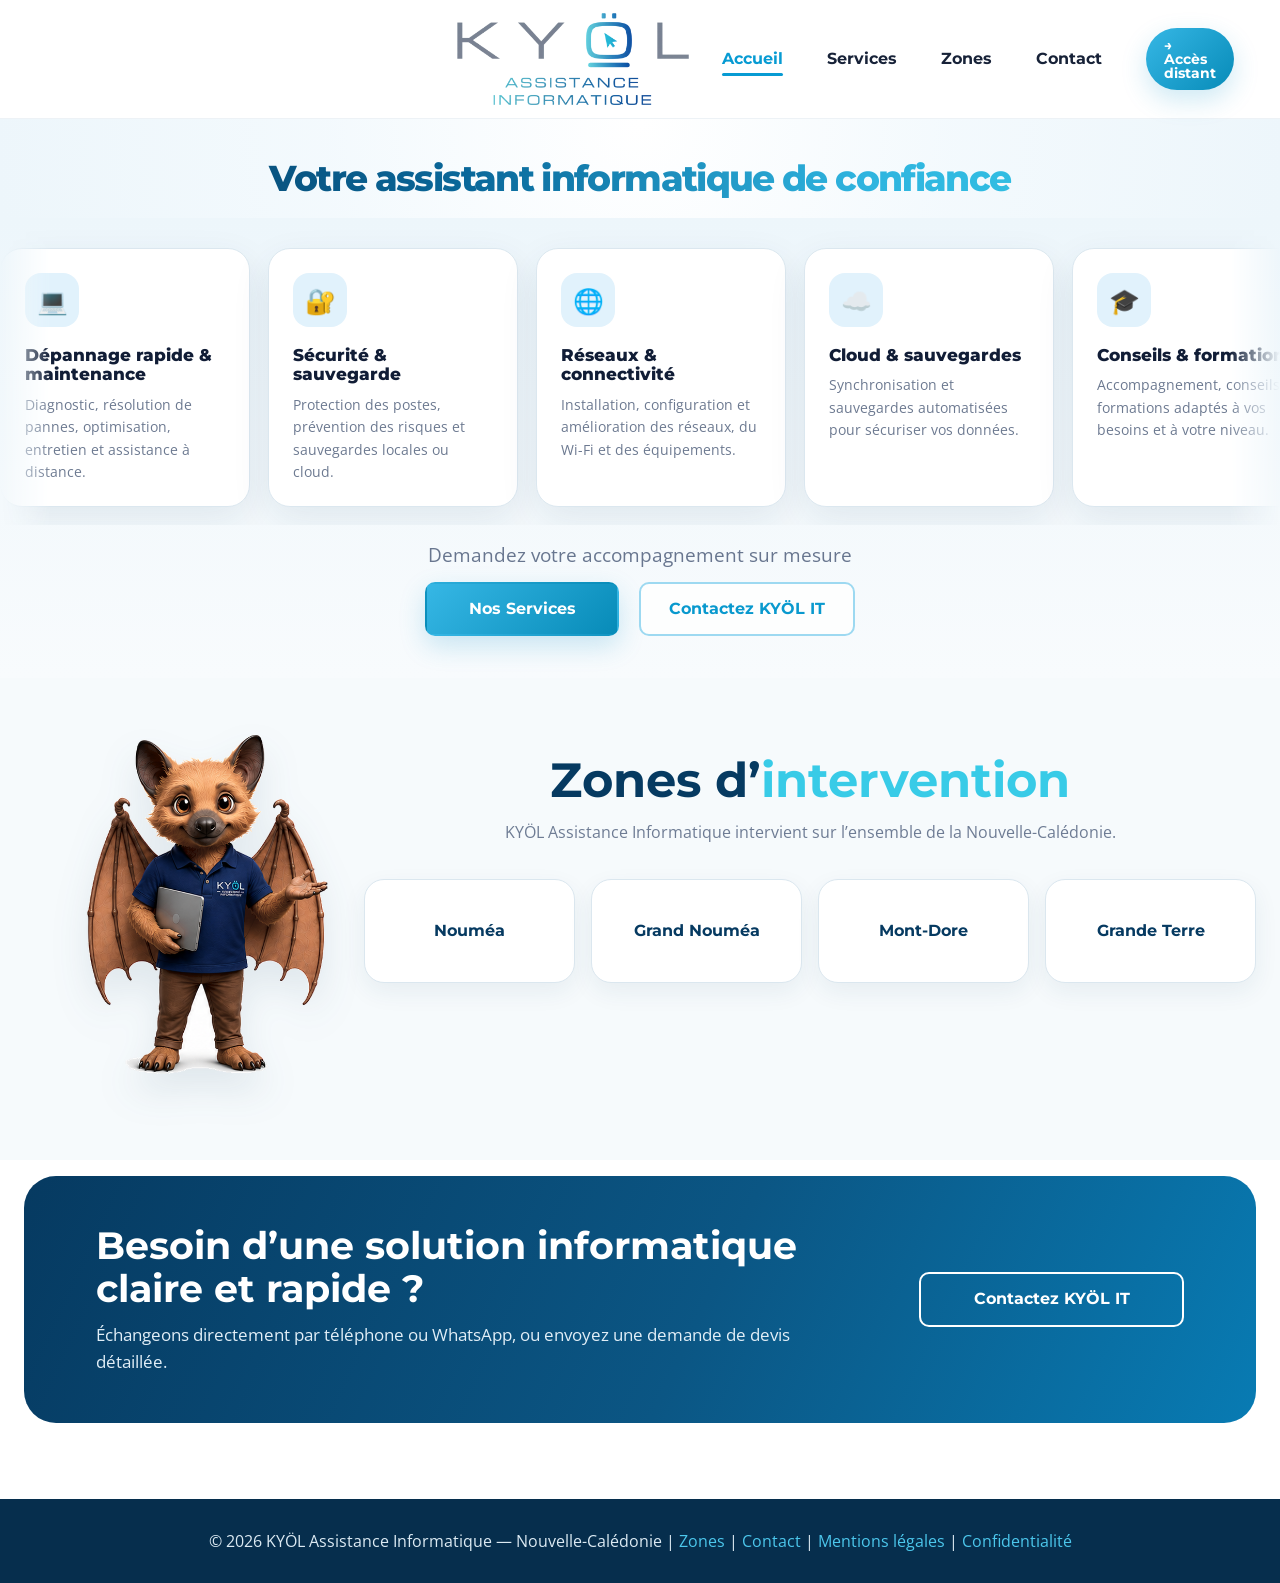
==== index.html @ 9d273b6f "Ajout Anydesk direct" ====
<!DOCTYPE html>

<html lang="fr">
<head>
<meta charset="utf-8"/>
<meta content="width=device-width,initial-scale=1.0" name="viewport"/>
<meta content="KYÖL Assistance Informatique — Dépannage, maintenance, réseaux, cybersécurité, cloud, sauvegardes, conseils et formations en Nouvelle-Calédonie." name="description"/>
<meta content="KYÖL IT, Kyol informatique, dépannage informatique Nouvelle-Calédonie, maintenance informatique, cybersécurité, sauvegarde, réseau" name="keywords"/>
<title>KYÖL Assistance Informatique — Nouvelle-Calédonie</title>
<link href="https://fonts.googleapis.com" rel="preconnect"/>
<link href="https://fonts.googleapis.com/css2?family=Montserrat:wght@400;500;600;700;800&amp;family=Open+Sans:wght@400;600&amp;display=swap" rel="stylesheet"/>
<link href="css/style.css" rel="stylesheet"/>
</head>
<body class="home-page">
<header class="site-header">
<div class="header-inner">
<div aria-hidden="true" class="header-spacer"></div>
<a aria-label="KYÖL Assistance Informatique - Accueil" class="header-logo" href="index.html"><img alt="Logo KYÖL Assistance Informatique" src="images/logo-kyol.png"/></a>
<nav aria-label="Navigation principale" class="header-nav">
<ul class="nav-links"><li><a class="active" href="index.html">Accueil</a></li><li><a href="services.html">Services</a></li><li><a href="zones-intervention.html">Zones</a></li><li><a href="contact.html">Contact</a></li><li><a class="nav-remote" href="https://download.anydesk.com/AnyDesk.exe" rel="noopener" target="_blank">→ Accès distant</a></li></ul>
</nav>
<button aria-expanded="false" aria-label="Ouvrir le menu" class="burger" type="button"><span></span><span></span><span></span></button>
</div>
</header>
<main>
<section class="hero-home"><div class="hero-copy"><h1>Votre assistant informatique de confiance</h1></div></section>
<section aria-labelledby="solutions-title" class="solutions-first">
<h2 class="sr-only" id="solutions-title">Nos solutions informatiques</h2>
<div aria-label="Solutions informatiques en défilement continu" class="services-carousel">
<div class="services-track">
<article class="service-card"><div aria-hidden="true" class="service-icon">💻</div><h3>Dépannage rapide &amp; maintenance</h3><p>Diagnostic, résolution de pannes, optimisation, entretien et assistance à distance.</p></article>
<article class="service-card"><div aria-hidden="true" class="service-icon">🔐</div><h3>Sécurité &amp; sauvegarde</h3><p>Protection des postes, prévention des risques et sauvegardes locales ou cloud.</p></article>
<article class="service-card"><div aria-hidden="true" class="service-icon">🌐</div><h3>Réseaux &amp; connectivité</h3><p>Installation, configuration et amélioration des réseaux, du Wi-Fi et des équipements.</p></article>
<article class="service-card"><div aria-hidden="true" class="service-icon">☁️</div><h3>Cloud &amp; sauvegardes</h3><p>Synchronisation et sauvegardes automatisées pour sécuriser vos données.</p></article>
<article class="service-card"><div aria-hidden="true" class="service-icon">🎓</div><h3>Conseils &amp; formations</h3><p>Accompagnement, conseils et formations adaptés à vos besoins et à votre niveau.</p></article>
<article aria-hidden="true" class="service-card"><div class="service-icon">💻</div><h3>Dépannage rapide &amp; maintenance</h3><p>Diagnostic, résolution de pannes, optimisation, entretien et assistance à distance.</p></article>
<article aria-hidden="true" class="service-card"><div class="service-icon">🔐</div><h3>Sécurité &amp; sauvegarde</h3><p>Protection des postes, prévention des risques et sauvegardes locales ou cloud.</p></article>
<article aria-hidden="true" class="service-card"><div class="service-icon">🌐</div><h3>Réseaux &amp; connectivité</h3><p>Installation, configuration et amélioration des réseaux, du Wi-Fi et des équipements.</p></article>
<article aria-hidden="true" class="service-card"><div class="service-icon">☁️</div><h3>Cloud &amp; sauvegardes</h3><p>Synchronisation et sauvegardes automatisées pour sécuriser vos données.</p></article>
<article aria-hidden="true" class="service-card"><div class="service-icon">🎓</div><h3>Conseils &amp; formations</h3><p>Accompagnement, conseils et formations adaptés à vos besoins et à votre niveau.</p></article>
</div>
</div>
<p class="solutions-caption">Demandez votre accompagnement sur mesure</p>
<div class="hero-buttons"><a class="btn btn-primary" href="services.html">Nos Services</a><a class="btn btn-secondary" href="contact.html">Contactez KYÖL IT</a></div>
</section>
<section class="section zones"><div class="section-inner has-mascot mascot-home-layout"><h2 class="section-title">Zones d’<span>intervention</span></h2><p class="section-subtitle">KYÖL Assistance Informatique intervient sur l’ensemble de la Nouvelle-Calédonie.</p><div class="zones-list"><div class="zone-item"><h4>Nouméa</h4></div><div class="zone-item"><h4>Grand Nouméa</h4></div><div class="zone-item"><h4>Mont-Dore</h4></div><div class="zone-item"><h4>Grande Terre</h4></div></div><img alt="Mascotte KYÖL présentant les zones d’intervention" class="page-mascot mascot-home" src="images/mascottes/mascotte-accueil.png"/></div></section>
<section class="section final-cta-section"><div class="cta-banner"><div class="cta-copy"><h2>Besoin d’une solution informatique claire et rapide ?</h2><p>Échangeons directement par téléphone ou WhatsApp, ou envoyez une demande de devis détaillée.</p></div><a class="btn btn-light" href="contact.html">Contactez KYÖL IT</a></div></section></main>
<footer class="site-footer"><p>© 2026 KYÖL Assistance Informatique — Nouvelle-Calédonie | <a href="zones-intervention.html">Zones</a> | <a href="contact.html">Contact</a> | <a href="mentions-legales.html">Mentions légales</a> | <a href="politique-confidentialite.html">Confidentialité</a></p></footer>
<div aria-label="Retour en haut" class="back-to-top">↑</div><script src="js/main.js"></script>
</body></html>
---- css/style.css ----
:root{
  --navy:#063a61;
  --navy-deep:#052f50;
  --blue:#087fbd;
  --cyan:#38cbe7;
  --sky:#2eaee0;
  --text:#13213b;
  --muted:#6e7c94;
  --pale:#eef7fc;
  --pale-2:#f8fbfd;
  --line:#dbe7ef;
  --white:#fff;
  --shadow:0 14px 38px rgba(22,62,96,.09);
}
*{box-sizing:border-box}
html{scroll-behavior:smooth}
body{margin:0;font-family:'Open Sans',Arial,sans-serif;color:var(--text);background:#fff;line-height:1.55}
img{max-width:100%;display:block}
a{color:inherit}
h1,h2,h3,h4{font-family:'Montserrat',Arial,sans-serif;line-height:1.12}
.sr-only{position:absolute;width:1px;height:1px;padding:0;margin:-1px;overflow:hidden;clip:rect(0,0,0,0);white-space:nowrap;border:0}

.site-header{position:sticky;top:0;z-index:1000;background:rgba(255,255,255,.98);border-bottom:1px solid #edf2f6;backdrop-filter:blur(12px)}
.header-inner{max-width:1500px;height:118px;margin:auto;padding:0 46px;display:grid;grid-template-columns:1fr auto 1fr;align-items:center;gap:24px}
.header-spacer{min-width:1px}
.header-logo{grid-column:2;width:250px;display:block;justify-self:center}
.header-logo img{width:100%;height:92px;object-fit:contain}
.header-nav{grid-column:3;justify-self:end}
.nav-links{list-style:none;margin:0;padding:0;display:flex;align-items:center;gap:44px}
.nav-links a{position:relative;text-decoration:none;font-family:'Montserrat',Arial,sans-serif;font-size:16px;font-weight:700;color:#172238;padding:45px 0 39px}
.nav-links a:hover,.nav-links a.active{color:#079bd3}
.nav-links a.active:after{content:"";position:absolute;left:0;right:0;bottom:31px;height:3px;border-radius:4px;background:#079bd3}
.nav-remote{display:inline-flex!important;align-items:center;justify-content:center;min-height:34px;padding:10px 18px!important;border-radius:999px;background:linear-gradient(135deg,#36b7e5,#078bb8);color:#fff!important;box-shadow:0 10px 26px rgba(31,157,206,.22);font-size:14px!important;line-height:1}
.nav-remote:hover{filter:brightness(1.04);transform:translateY(-2px)}
.burger{display:none;grid-column:3;justify-self:end;background:none;border:0;padding:8px;cursor:pointer}
.burger span{display:block;width:27px;height:2px;margin:5px;background:var(--navy)}

.hero-home{background:radial-gradient(circle at 50% 5%,rgba(255,255,255,.98),rgba(242,249,253,.9) 48%,#edf6fb 100%);padding:58px 24px 28px;text-align:center}
.hero-copy{max-width:1440px;margin:auto}
.hero-copy h1{margin:0;white-space:nowrap;font-size:clamp(1.38rem,2.55vw,2.67rem);font-weight:800;letter-spacing:-.045em;background:linear-gradient(90deg,#073b61 0%,#0a689a 36%,#2fb4df 68%,#34cce7 100%);-webkit-background-clip:text;background-clip:text;color:transparent}

.solutions-first{background:linear-gradient(180deg,#edf6fb 0%,#f8fbfd 100%);padding:12px 0 42px;overflow:hidden}
.services-carousel{overflow:hidden;-webkit-mask-image:linear-gradient(to right,transparent 0,#000 4%,#000 96%,transparent 100%);mask-image:linear-gradient(to right,transparent 0,#000 4%,#000 96%,transparent 100%)}
.services-track{display:flex;gap:18px;width:max-content;animation:marquee 38s linear infinite;will-change:transform;padding:18px 0}
.services-carousel:hover .services-track{animation-play-state:paused}
.service-card{width:250px;min-height:220px;flex:0 0 250px;background:#fff;border:1px solid var(--line);border-radius:22px;padding:24px 24px 22px;box-shadow:var(--shadow)}
.service-icon{width:54px;height:54px;border-radius:16px;background:#e1f2fc;display:grid;place-items:center;font-size:1.55rem;margin-bottom:18px}
.service-card h3{font-size:1.08rem;color:#111d36;margin:0 0 10px;font-weight:800}
.service-card p{font-size:.88rem;color:#6d7a91;margin:0;line-height:1.6}
.solutions-caption{text-align:center;color:#68768f;font-size:1.16rem;margin:16px auto 12px}
.hero-buttons{display:flex;justify-content:center;gap:20px;flex-wrap:wrap}
.btn{display:inline-flex;align-items:center;justify-content:center;min-width:194px;min-height:54px;padding:13px 28px;border-radius:10px;text-decoration:none;font-family:'Montserrat',Arial,sans-serif;font-weight:700;border:2px solid transparent;transition:.2s}
.btn-primary{color:#fff;background:linear-gradient(135deg,#36b7e5,#078bb8);box-shadow:0 10px 26px rgba(31,157,206,.22)}
.btn-primary:hover{transform:translateY(-2px)}
.btn-secondary{color:#0999ce;background:rgba(255,255,255,.8);border-color:#9dd9f1}
.btn-secondary:hover{background:#fff}
.btn-light{color:#fff;border-color:#fff;background:transparent}
.btn-light:hover{background:#fff;color:var(--navy)}
@keyframes marquee{from{transform:translateX(0)}to{transform:translateX(calc(-50% - 9px))}}

.section{padding:76px 24px}
.section-inner{max-width:1180px;margin:auto}
.section-title{text-align:center;font-size:clamp(2rem,4vw,3rem);color:var(--navy);margin:0 0 12px}
.section-title span,.page-hero h1 span{color:var(--cyan)}
.section-subtitle{text-align:center;color:var(--muted);max-width:790px;margin:0 auto 34px}
.zones{background:#f6fafc}
.zones-list{max-width:1040px;margin:30px auto 0;display:grid;grid-template-columns:repeat(4,1fr);gap:16px}
.zone-item{background:#fff;border:1px solid var(--line);border-radius:20px;min-height:104px;display:grid;place-items:center;padding:20px;text-align:center;box-shadow:0 9px 25px rgba(33,69,101,.07)}
.zone-item h4{margin:0;color:var(--navy)}

.cta-banner{max-width:1400px;margin:auto;border-radius:32px;padding:48px 72px;color:#fff;background:linear-gradient(115deg,#063a61 0%,#0b5684 55%,#087bb3 100%);display:flex;align-items:center;justify-content:space-between;gap:44px}
.cta-copy{max-width:760px}
.cta-banner h2{font-size:clamp(1.75rem,3vw,2.55rem);margin:0 0 12px}
.cta-banner p{margin:0;color:#e1eef7;font-size:1.05rem}
.cta-banner .btn{flex:0 0 auto;min-width:265px}

.site-footer{background:#062e4d;color:#dceaf3;padding:30px 24px;text-align:center}
.site-footer p{margin:0}
.site-footer a{color:#4cc7ec;text-decoration:none}

.page-hero{padding:78px 24px;background:linear-gradient(145deg,#edf6fb,#f9fcfe);text-align:center;color:var(--navy)}
.page-hero h1{font-size:clamp(2.3rem,5vw,4rem);margin:0 0 12px}
.page-hero p{margin:0;color:var(--muted)}
.services-grid{max-width:1180px;margin:36px auto 0;display:grid;grid-template-columns:repeat(2,1fr);gap:24px}
.services-grid .service-card{width:auto;min-height:230px}
.contact-container{max-width:1080px;margin:34px auto 0;display:grid;grid-template-columns:.9fr 1.1fr;gap:28px}
.contact-info,.contact-form,.legal-card{background:#fff;border:1px solid var(--line);border-radius:24px;padding:30px;box-shadow:var(--shadow)}
.contact-item{display:flex;gap:15px;align-items:flex-start;padding:15px 0;border-bottom:1px solid var(--line)}
.contact-item:last-child{border-bottom:0}
.contact-symbol{width:46px;height:46px;border-radius:14px;background:#e6f5fd;display:grid;place-items:center;font-size:1.35rem;flex:0 0 46px}
.contact-item h4,.contact-item p{margin:0}
.contact-item p{color:var(--muted)}
.contact-action{display:inline-flex;margin-top:5px;color:#0898cb;font-weight:700;text-decoration:none}
.contact-action:hover{text-decoration:underline}
.form-success{display:none;margin-bottom:16px;padding:13px 15px;border-radius:10px;background:#e9f8ef;color:#1f7445;font-weight:700}
.form-group{margin-bottom:15px}
label{display:block;font-weight:700;margin-bottom:6px}
input,textarea,select{width:100%;padding:13px;border:1px solid #bdc8d8;border-radius:11px;font:inherit}
textarea{min-height:150px;resize:vertical}
.legal-card{max-width:900px;margin:32px auto 0}
.legal-card h2{color:var(--navy)}
.zones-top-cta{text-align:center;margin:0 0 36px}
.back-to-top{position:fixed;right:20px;bottom:20px;width:46px;height:46px;border-radius:50%;background:linear-gradient(135deg,#35b5e4,#078bb8);color:#fff;display:none;place-items:center;font-weight:900;cursor:pointer;z-index:30}
.back-to-top.visible{display:grid}

@media(max-width:1050px){
  .header-inner{grid-template-columns:1fr auto 1fr;padding:0 26px}
  .header-logo{width:215px}
  .nav-links{gap:24px}
  .cta-banner{padding:42px 44px}
  .zones-list{grid-template-columns:repeat(3,1fr)}
}
@media(max-width:820px){
  .header-inner{height:92px;padding:0 18px}
  .header-logo{width:190px}
  .header-logo img{height:76px}
  .header-nav{display:none}
  .burger{display:block}
  .nav-links{display:none;position:absolute;left:0;right:0;top:92px;background:#fff;box-shadow:0 14px 24px rgba(0,0,0,.08);padding:16px 22px;flex-direction:column;align-items:flex-start;gap:0}
  .nav-links.open{display:flex}
  .nav-links a{display:block;padding:12px 0}
  .nav-links a.active:after{bottom:6px}
  .nav-remote{margin-top:6px;width:100%;white-space:nowrap}
  .hero-copy h1{white-space:normal;font-size:1.53rem}
  .contact-container,.services-grid{grid-template-columns:1fr}
  .cta-banner{flex-direction:column;text-align:center;padding:40px 30px}
  .cta-copy{max-width:720px}
  .zones-list{grid-template-columns:repeat(2,1fr)}
}
@media(max-width:560px){
  .header-inner{height:82px}
  .header-logo{width:165px}
  .header-logo img{height:68px}
  .nav-links{top:82px}
  .nav-remote{width:100%;justify-content:center}
  .hero-home{padding:42px 18px 22px}
  .hero-copy h1{font-size:1.2rem}
  .service-card{width:225px;flex-basis:225px;min-height:210px;padding:22px 20px}
  .service-card h3{font-size:1rem}
  .service-card p{font-size:.83rem}
  .service-icon{width:48px;height:48px;font-size:1.35rem}
  .solutions-caption{font-size:1.02rem;padding:0 16px}
  .hero-buttons{padding:0 18px}
  .btn{width:100%}
  .section{padding:58px 18px}
  .zones-list{grid-template-columns:1fr}
  .cta-banner{border-radius:24px;padding:34px 22px}
  .cta-banner .btn{min-width:0}
}
@media(prefers-reduced-motion:reduce){
  .services-carousel{overflow-x:auto;mask-image:none;-webkit-mask-image:none}
  .services-track{animation:none}
  .service-card[aria-hidden="true"]{display:none}
}

/* CTA additions */
.page-hero-cta{margin-top:1.5rem;display:flex;justify-content:center}.final-cta-section{padding-top:1rem}

/* Mascottes thématiques intégrées */
.has-mascot{position:relative}
.page-mascot{display:block;object-fit:contain;pointer-events:none;user-select:none;filter:drop-shadow(0 18px 18px rgba(27,65,96,.10))}
.section-inner.has-mascot{max-width:1440px;padding-left:330px;min-height:500px}
.section-inner.has-mascot > .page-mascot{position:absolute;left:0;bottom:-12px;width:310px;max-height:500px}
.mascot-services-layout{padding-left:350px!important}
.mascot-services-layout > .mascot-services{width:340px!important;max-height:560px!important;bottom:-4px!important}
.mascot-zones-layout > .mascot-zones{width:330px!important;max-height:520px!important}
.mascot-contact-layout{padding-left:330px!important}
.mascot-contact-layout > .mascot-contact{width:300px!important;max-height:470px!important;bottom:0!important}
.mascot-contact-layout .contact-container{max-width:1080px}
.legal-layout{max-width:1240px;margin:0 auto;display:grid;grid-template-columns:280px 1fr;gap:36px;align-items:end}
.legal-layout .legal-card{margin:32px 0 0}
.legal-layout .mascot-legal{width:280px;max-height:470px;align-self:end}

@media(max-width:1050px){
  .section-inner.has-mascot{padding-left:260px;min-height:440px}
  .section-inner.has-mascot > .page-mascot{width:245px;max-height:420px}
  .mascot-services-layout{padding-left:270px!important}
  .mascot-services-layout > .mascot-services{width:260px!important}
  .mascot-contact-layout{padding-left:250px!important}
  .mascot-contact-layout > .mascot-contact{width:235px!important}
  .legal-layout{grid-template-columns:220px 1fr}
  .legal-layout .mascot-legal{width:220px}
}
@media(max-width:820px){
  .section-inner.has-mascot,.mascot-services-layout,.mascot-contact-layout{padding-left:0!important;min-height:0}
  .section-inner.has-mascot > .page-mascot{position:relative;left:auto;bottom:auto;width:230px!important;max-height:360px!important;margin:0 auto 24px}
  .mascot-home-layout > .mascot-home{margin-bottom:10px}
  .legal-layout{display:flex;flex-direction:column;align-items:center;gap:0}
  .legal-layout .mascot-legal{width:220px;max-height:350px;margin:0 auto -10px}
  .legal-layout .legal-card{width:100%}
}
@media(max-width:560px){
  .section-inner.has-mascot > .page-mascot{width:190px!important;max-height:300px!important}
  .legal-layout .mascot-legal{width:180px}
}

/* Harmonisation finale des roussettes : détourage transparent et proportions communes */
.page-mascot,
.section-inner.has-mascot > .page-mascot,
.mascot-services-layout > .mascot-services,
.mascot-zones-layout > .mascot-zones,
.mascot-contact-layout > .mascot-contact,
.legal-layout .mascot-legal{
  width:310px!important;
  height:auto!important;
  max-height:none!important;
  object-fit:contain!important;
  object-position:center bottom!important;
}
.section-inner.has-mascot,
.mascot-services-layout,
.mascot-contact-layout{
  padding-left:340px!important;
  min-height:500px;
}
.section-inner.has-mascot > .page-mascot{
  left:5px;
  bottom:0!important;
}
.legal-layout{
  grid-template-columns:310px minmax(0,1fr);
  align-items:end;
}
.legal-layout .mascot-legal{
  align-self:end;
  margin:0 auto;
}
@media(max-width:1050px){
  .page-mascot,
  .section-inner.has-mascot > .page-mascot,
  .mascot-services-layout > .mascot-services,
  .mascot-zones-layout > .mascot-zones,
  .mascot-contact-layout > .mascot-contact,
  .legal-layout .mascot-legal{width:250px!important}
  .section-inner.has-mascot,.mascot-services-layout,.mascot-contact-layout{padding-left:275px!important;min-height:430px}
  .legal-layout{grid-template-columns:250px minmax(0,1fr)}
}
@media(max-width:820px){
  .section-inner.has-mascot,.mascot-services-layout,.mascot-contact-layout{padding-left:0!important;min-height:0}
  .section-inner.has-mascot > .page-mascot{
    position:relative!important;
    left:auto!important;
    bottom:auto!important;
    width:230px!important;
    margin:0 auto 24px!important;
  }
  .legal-layout{display:flex;flex-direction:column;align-items:center}
  .legal-layout .mascot-legal{width:230px!important;margin:0 auto 8px}
}
@media(max-width:560px){
  .section-inner.has-mascot > .page-mascot,
  .legal-layout .mascot-legal{width:195px!important}
}

/* Positionnement V3 : mascottes remontées dans chaque page */
@media (min-width:821px){
  .section-inner.has-mascot > .page-mascot{
    top:8px!important;
    bottom:auto!important;
  }
  .mascot-services-layout > .mascot-services,
  .mascot-zones-layout > .mascot-zones,
  .mascot-contact-layout > .mascot-contact,
  .mascot-home-layout > .mascot-home{
    top:8px!important;
    bottom:auto!important;
  }
  .legal-layout{
    align-items:start!important;
  }
  .legal-layout .mascot-legal{
    align-self:start!important;
    margin-top:8px!important;
  }
}

/* V4 — Accueil et Zones : roussettes en bas, pieds alignés sur la base des blocs */
@media (min-width:821px){
  .mascot-home-layout > .mascot-home,
  .mascot-zones-layout > .mascot-zones{
    top:auto!important;
    bottom:0!important;
  }
  .mascot-home-layout,
  .mascot-zones-layout{
    align-items:end;
  }
}

/* V5 — Accueil uniquement : mascotte remontée vers le niveau des blocs de zones */
@media (min-width:821px){
  .mascot-home-layout > .mascot-home{
    top:auto!important;
    bottom:72px!important;
  }
}

/* V6 — Position finale demandée : toutes les mascottes en bas des pages */
@media (min-width:821px){
  .section-inner.has-mascot > .page-mascot,
  .mascot-services-layout > .mascot-services,
  .mascot-contact-layout > .mascot-contact,
  .mascot-home-layout > .mascot-home,
  .mascot-zones-layout > .mascot-zones{
    top:auto!important;
    bottom:0!important;
  }

  /* Accueil et Zones : pieds alignés avec la ligne basse des blocs zones */
  .mascot-home-layout > .mascot-home,
  .mascot-zones-layout > .mascot-zones{
    bottom:0!important;
  }

  .legal-layout{
    position:relative;
    display:block;
    padding-left:340px;
    min-height:500px;
  }
  .legal-layout .legal-card{
    width:100%;
  }
  .legal-layout .mascot-legal{
    position:absolute;
    left:5px;
    top:auto!important;
    bottom:0!important;
    margin:0!important;
    align-self:auto!important;
  }
}

@media (max-width:1050px) and (min-width:821px){
  .legal-layout{
    padding-left:275px;
    min-height:430px;
  }
}

@media (max-width:820px){
  .section-inner.has-mascot > .page-mascot,
  .legal-layout .mascot-legal{
    position:relative!important;
    inset:auto!important;
    display:block;
    order:99;
    margin:26px auto 0!important;
  }
  .section-inner.has-mascot{
    display:flex;
    flex-direction:column;
  }
  .legal-layout{
    display:flex!important;
    flex-direction:column;
  }
}

/* V7 — Positionnement exact des roussettes Accueil et Zones selon les références */
@media (min-width: 821px){
  .mascot-home-layout,
  .mascot-zones-layout{
    position:relative;
    max-width:1500px!important;
    padding-left:390px!important;
    min-height:470px!important;
    overflow:visible!important;
  }

  .mascot-home-layout > .mascot-home,
  .mascot-zones-layout > .mascot-zones{
    position:absolute!important;
    top:auto!important;
    bottom:0!important;
    left:-8px!important;
    width:370px!important;
    height:auto!important;
    max-width:none!important;
    max-height:none!important;
    object-fit:contain!important;
    object-position:center bottom!important;
    overflow:visible!important;
  }

  .mascot-home-layout .zones-list,
  .mascot-zones-layout .zones-list{
    margin-bottom:0!important;
  }
}

@media (max-width: 1050px) and (min-width: 821px){
  .mascot-home-layout,
  .mascot-zones-layout{
    padding-left:315px!important;
    min-height:410px!important;
  }
  .mascot-home-layout > .mascot-home,
  .mascot-zones-layout > .mascot-zones{
    width:300px!important;
    left:-4px!important;
  }
}

@media (max-width: 820px){
  .mascot-home-layout > .mascot-home,
  .mascot-zones-layout > .mascot-zones{
    width:min(78vw,320px)!important;
    max-width:none!important;
    height:auto!important;
    object-fit:contain!important;
    margin:24px auto 0!important;
  }
}

/* V8 — Intégration finale des mascottes selon les maquettes de référence */
/* Les fichiers utilisent tous un canevas transparent 600 × 720 px, sans déformation. */
.page-mascot{
  aspect-ratio:5 / 6;
  object-fit:contain!important;
  object-position:center bottom!important;
  overflow:visible!important;
}

@media (min-width:821px){
  /* Accueil : mascotte à gauche, pieds sur la ligne basse des blocs Zones */
  .mascot-home-layout{
    position:relative!important;
    max-width:1500px!important;
    min-height:520px!important;
    padding-left:420px!important;
    overflow:visible!important;
  }
  .mascot-home-layout > .mascot-home{
    position:absolute!important;
    left:0!important;
    right:auto!important;
    top:auto!important;
    bottom:0!important;
    width:400px!important;
    height:auto!important;
    max-width:none!important;
    max-height:none!important;
  }

  /* Page Zones : même échelle, même ligne d’appui et deux ailes visibles */
  .mascot-zones-layout{
    position:relative!important;
    max-width:1500px!important;
    min-height:520px!important;
    padding-left:420px!important;
    overflow:visible!important;
  }
  .mascot-zones-layout > .mascot-zones{
    position:absolute!important;
    left:0!important;
    right:auto!important;
    top:auto!important;
    bottom:0!important;
    width:400px!important;
    height:auto!important;
    max-width:none!important;
    max-height:none!important;
  }

  .mascot-home-layout .zones-list,
  .mascot-zones-layout .zones-list{
    margin-bottom:0!important;
  }

  /* Les autres pages conservent la même échelle visuelle et un ancrage bas. */
  .mascot-services-layout > .mascot-services,
  .mascot-contact-layout > .mascot-contact{
    width:340px!important;
    top:auto!important;
    bottom:0!important;
  }
  .legal-layout .mascot-legal{
    width:310px!important;
    top:auto!important;
    bottom:0!important;
  }
}

@media (max-width:1200px) and (min-width:821px){
  .mascot-home-layout,
  .mascot-zones-layout{
    padding-left:340px!important;
    min-height:455px!important;
  }
  .mascot-home-layout > .mascot-home,
  .mascot-zones-layout > .mascot-zones{
    width:325px!important;
  }
}

@media (max-width:820px){
  .mascot-home-layout,
  .mascot-zones-layout{
    display:flex!important;
    flex-direction:column!important;
    padding-left:0!important;
    min-height:0!important;
    overflow:visible!important;
  }
  .mascot-home-layout > .mascot-home,
  .mascot-zones-layout > .mascot-zones{
    position:relative!important;
    inset:auto!important;
    order:99!important;
    width:min(82vw,340px)!important;
    height:auto!important;
    margin:24px auto 0!important;
  }
}

/* V11 — Ajustement exclusif Accueil et Zones selon les références fournies */
@media (min-width: 821px){
  /* Accueil : mascotte compacte à gauche, pieds légèrement sous la base des cartes */
  .mascot-home-layout{
    max-width:1500px!important;
    padding-left:285px!important;
    min-height:330px!important;
    overflow:visible!important;
  }
  .mascot-home-layout > .mascot-home{
    position:absolute!important;
    left:28px!important;
    top:auto!important;
    bottom:-26px!important;
    width:225px!important;
    height:auto!important;
    max-width:none!important;
    max-height:none!important;
    object-fit:contain!important;
    object-position:center bottom!important;
  }

  /* Page Zones : mascotte légèrement plus grande et alignée sur le bas des cartes */
  .mascot-zones-layout{
    max-width:1500px!important;
    padding-left:285px!important;
    min-height:330px!important;
    overflow:visible!important;
  }
  .mascot-zones-layout > .mascot-zones{
    position:absolute!important;
    left:36px!important;
    top:auto!important;
    bottom:0!important;
    width:205px!important;
    height:auto!important;
    max-width:none!important;
    max-height:none!important;
    object-fit:contain!important;
    object-position:center bottom!important;
  }

  .mascot-home-layout .zones-list,
  .mascot-zones-layout .zones-list{
    margin-bottom:0!important;
  }
}

@media (max-width:1050px) and (min-width:821px){
  .mascot-home-layout,
  .mascot-zones-layout{
    padding-left:235px!important;
  }
  .mascot-home-layout > .mascot-home{
    left:12px!important;
    width:195px!important;
    bottom:-22px!important;
  }
  .mascot-zones-layout > .mascot-zones{
    left:18px!important;
    width:185px!important;
  }
}


/* V12 — Mascotte uniquement sur la page d'accueil */
body:not(.home-page) .page-mascot{display:none!important}

/* V12 — Réduction de 30 % du premier bloc de titre des 4 pages principales */
.hero-home{
  padding-top:40px;
  padding-bottom:20px;
}
.hero-home h1{
  font-size:clamp(1.55rem,3.15vw,2.8rem);
  line-height:1.08;
}
.page-hero{
  padding-top:55px;
  padding-bottom:55px;
}
.page-hero h1{
  font-size:clamp(1.6rem,3.5vw,2.8rem);
  line-height:1.08;
}
.page-hero p{
  font-size:.95rem;
}
@media (max-width:760px){
  .hero-home{padding-top:30px;padding-bottom:16px}
  .hero-home h1{font-size:clamp(1.45rem,7vw,2.1rem)}
  .page-hero{padding-top:38px;padding-bottom:38px}
  .page-hero h1{font-size:clamp(1.55rem,8vw,2.2rem)}
}

/* Ajustement final : titre de la Home réduit de 10 % uniquement */
.hero-home h1{
  font-size:clamp(1.395rem,2.835vw,2.52rem);
}
@media (max-width:760px){
  .hero-home h1{
    font-size:clamp(1.305rem,6.3vw,1.89rem);
  }
}

/* V14 — Ajustement exclusif de la roussette de la Home : taille +8 % */
@media (min-width:1051px){
  .mascot-home-layout > .mascot-home{width:243px!important;}
}
@media (max-width:1050px) and (min-width:821px){
  .mascot-home-layout > .mascot-home{width:211px!important;}
}
@media (max-width:820px){
  .mascot-home-layout > .mascot-home{width:min(88.56vw,367px)!important;}
}

/* =========================================================
   V15 - Navigation mobile/tablette, zones 2 colonnes,
   formulaire direct et CTA Facebook
   ========================================================= */
.form-honeypot{position:absolute!important;left:-9999px!important;width:1px!important;height:1px!important;opacity:0!important;pointer-events:none!important}
.facebook-symbol{font-family:Arial,sans-serif;font-weight:900;color:#fff;background:#1877f2!important;font-size:1.5rem!important}
.form-status{display:none;margin-bottom:16px;padding:13px 15px;border-radius:10px;font-weight:700}
.form-status.is-sending{display:block;background:#eef7fc;color:#075884}
.form-status.is-success{display:block;background:#e9f8ef;color:#1f7445}
.form-status.is-error{display:block;background:#fff0f0;color:#9d2525}

@media(max-width:820px){
  /* Le conteneur nav reste disponible : seul le panneau est masqué/affiché. */
  .header-nav{display:block;position:static;grid-column:3;justify-self:end}
  .nav-links{
    display:flex;
    visibility:hidden;
    opacity:0;
    pointer-events:none;
    transform:translateY(-10px);
    position:absolute;
    z-index:1100;
    left:14px;
    right:14px;
    top:calc(100% + 8px);
    background:#fff;
    border:1px solid var(--line);
    border-radius:18px;
    box-shadow:0 18px 40px rgba(6,58,97,.16);
    padding:12px 20px;
    flex-direction:column;
    align-items:stretch;
    gap:0;
    transition:opacity .2s ease,transform .2s ease,visibility .2s;
  }
  .nav-links.open{visibility:visible;opacity:1;pointer-events:auto;transform:translateY(0)}
  .nav-links li{width:100%}
  .nav-links a{width:100%;padding:14px 4px;border-bottom:1px solid #edf2f6}
  .nav-links li:last-child a{border-bottom:0}
  .nav-links a.active:after{left:4px;right:auto;width:34px;bottom:7px}
  .burger{position:relative;z-index:1200;border-radius:10px}
  .burger:focus-visible{outline:3px solid rgba(56,203,231,.4);outline-offset:2px}
  .burger span{transition:transform .2s ease,opacity .2s ease}
  .burger[aria-expanded="true"] span:nth-child(1){transform:translateY(7px) rotate(45deg)}
  .burger[aria-expanded="true"] span:nth-child(2){opacity:0}
  .burger[aria-expanded="true"] span:nth-child(3){transform:translateY(-7px) rotate(-45deg)}

  /* Deux cartes compactes par ligne sur tablette et smartphone. */
  .zones-list{grid-template-columns:repeat(2,minmax(0,1fr))!important;gap:12px!important;max-width:680px}
  .zone-item{min-height:82px!important;padding:12px 8px!important;border-radius:16px!important}
  .zone-item h4{font-size:clamp(.86rem,3vw,1rem);overflow-wrap:anywhere}
}
@media(max-width:560px){
  .zones-list{grid-template-columns:repeat(2,minmax(0,1fr))!important;gap:10px!important;margin-top:22px!important}
  .zone-item{min-height:74px!important;padding:10px 6px!important}
}


/* =========================================================
   V16 - Header mobile/tablette parfaitement centre
   et icone Facebook vectorielle proportionnee
   ========================================================= */
.facebook-symbol{
  width:46px;
  height:46px;
  padding:0;
  border-radius:50%!important;
  background:#1877f2!important;
  display:grid;
  place-items:center;
  overflow:hidden;
  box-shadow:0 5px 14px rgba(24,119,242,.22);
}
.facebook-symbol svg{
  width:27px;
  height:27px;
  display:block;
  fill:#fff;
  transform:translateY(1px);
}

@media (max-width:1024px){
  .site-header{
    overflow:visible;
  }
  .header-inner{
    position:relative;
    width:100%;
    max-width:none;
    height:96px;
    padding:0 20px;
    display:grid;
    grid-template-columns:48px minmax(0,1fr) 48px;
    align-items:center;
    gap:0;
  }
  .header-spacer{
    display:block;
    grid-column:1;
    width:48px;
    height:48px;
  }
  .header-logo{
    grid-column:2;
    grid-row:1;
    justify-self:center;
    align-self:center;
    width:190px;
    max-width:calc(100vw - 150px);
    margin:0;
  }
  .header-logo img{
    display:block;
    width:100%;
    height:78px;
    object-fit:contain;
    object-position:center;
  }
  .header-nav{
    display:block!important;
    position:static;
    grid-column:3;
    grid-row:1;
    justify-self:end;
    width:48px;
    height:48px;
  }
  .burger{
    display:grid!important;
    grid-column:3;
    grid-row:1;
    justify-self:end;
    align-self:center;
    place-content:center;
    width:46px;
    height:46px;
    margin:0;
    padding:0;
    border:1px solid #dce8f0;
    border-radius:13px;
    background:#fff;
    box-shadow:0 5px 15px rgba(6,58,97,.08);
  }
  .burger span{
    width:24px;
    height:2px;
    margin:3px 0;
    border-radius:5px;
    background:var(--navy);
  }
  .nav-links{
    display:flex!important;
    visibility:hidden;
    opacity:0;
    pointer-events:none;
    transform:translateY(-8px) scale(.985);
    transform-origin:top center;
    position:absolute;
    z-index:1100;
    top:calc(100% + 8px);
    left:16px;
    right:16px;
    width:auto;
    margin:0;
    padding:10px 18px;
    flex-direction:column;
    align-items:stretch;
    gap:0;
    background:rgba(255,255,255,.99);
    border:1px solid #dce8f0;
    border-radius:18px;
    box-shadow:0 20px 46px rgba(6,58,97,.18);
    backdrop-filter:blur(14px);
    transition:opacity .2s ease,transform .2s ease,visibility .2s;
  }
  .nav-links.open{
    visibility:visible;
    opacity:1;
    pointer-events:auto;
    transform:translateY(0) scale(1);
  }
  .nav-links li{
    width:100%;
  }
  .nav-links a{
    display:flex;
    align-items:center;
    min-height:48px;
    width:100%;
    padding:12px 5px;
    border-bottom:1px solid #edf2f6;
    font-size:15px;
  }
  .nav-links li:last-child a{
    border-bottom:0;
  }
  .nav-links a.active:after{
    left:5px;
    right:auto;
    bottom:7px;
    width:32px;
    height:3px;
  }
  .burger[aria-expanded="true"] span:nth-child(1){transform:translateY(8px) rotate(45deg)}
  .burger[aria-expanded="true"] span:nth-child(2){opacity:0}
  .burger[aria-expanded="true"] span:nth-child(3){transform:translateY(-8px) rotate(-45deg)}
}

@media (max-width:600px){
  .header-inner{
    height:82px;
    padding:0 12px;
    grid-template-columns:44px minmax(0,1fr) 44px;
  }
  .header-spacer{
    width:44px;
    height:44px;
  }
  .header-logo{
    width:160px;
    max-width:calc(100vw - 122px);
  }
  .header-logo img{
    height:66px;
  }
  .header-nav{
    width:44px;
    height:44px;
  }
  .burger{
    width:42px;
    height:42px;
    border-radius:12px;
  }
  .burger span{
    width:22px;
  }
  .nav-links{
    top:calc(100% + 7px);
    left:10px;
    right:10px;
    border-radius:15px;
    padding:8px 15px;
  }
}
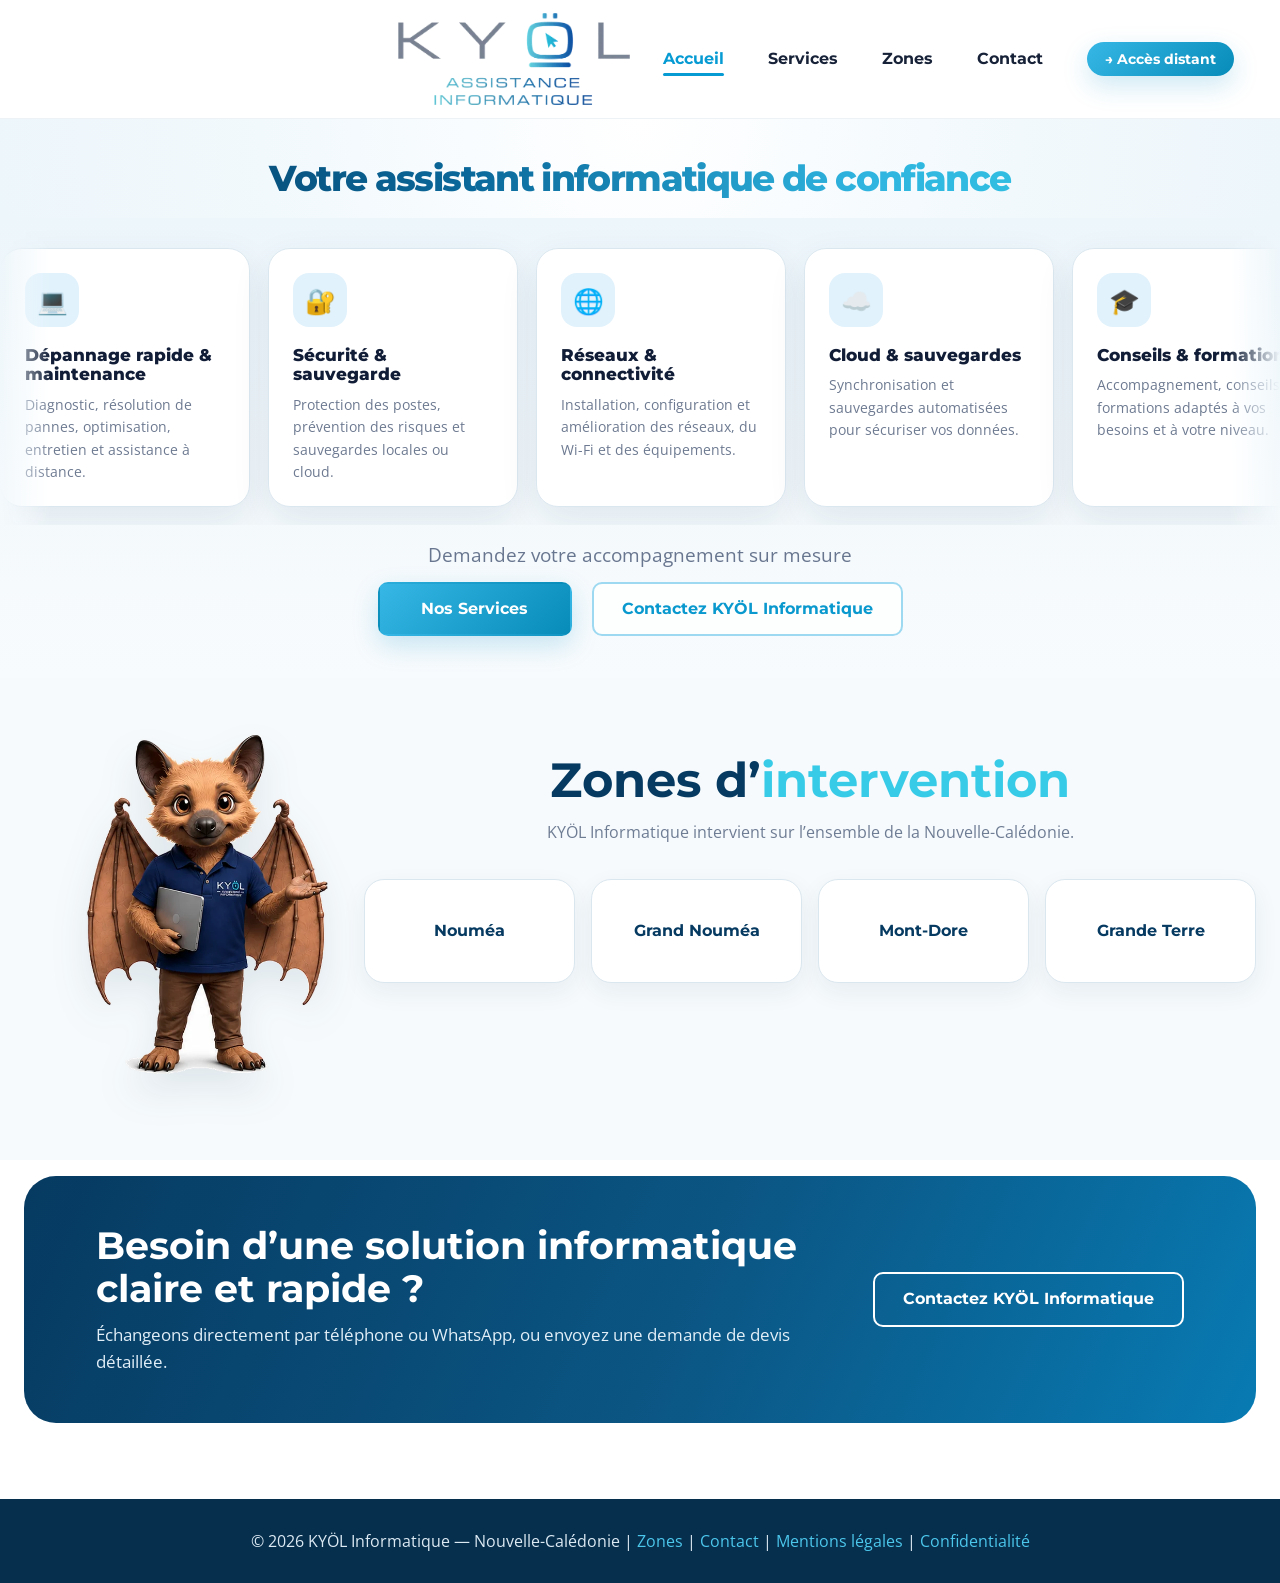
==== commit efa1ba58: "feat: improve SEO and rename brand to KYÖL Informatique - Rewrite titles and meta descriptions with " ====
--- a/index.html
+++ b/index.html
@@ -4,10 +4,9 @@
 <head>
 <meta charset="utf-8"/>
 <meta content="width=device-width,initial-scale=1.0" name="viewport"/>
-<meta content="KYÖL Assistance Informatique — Dépannage, maintenance, réseaux, cybersécurité, cloud, sauvegardes, conseils et formations en Nouvelle-Calédonie." name="description"/>
-<meta content="KYÖL IT, Kyol informatique, dépannage informatique Nouvelle-Calédonie, maintenance informatique, cybersécurité, sauvegarde, réseau" name="keywords"/>
-<title>KYÖL Assistance Informatique — Nouvelle-Calédonie</title>
-<link href="https://fonts.googleapis.com" rel="preconnect"/>
+<meta content="Dépannage, maintenance, réseaux, cybersécurité et sauvegardes pour particuliers et professionnels à Nouméa, Mont-Dore et dans le Grand Nouméa. Intervention sur site ou à distance." name="description"/>
+<title>KYÖL Informatique — Dépannage et maintenance informatique à Nouméa et Mont-Dore</title>
+<link href="https://kyol.nc/" rel="canonical"/><meta content="website" property="og:type"/><meta content="KYÖL Informatique" property="og:site_name"/><meta content="fr_FR" property="og:locale"/><meta content="KYÖL Informatique — Dépannage et maintenance informatique à Nouméa et Mont-Dore" property="og:title"/><meta content="Dépannage, maintenance, réseaux, cybersécurité et sauvegardes pour particuliers et professionnels à Nouméa, Mont-Dore et dans le Grand Nouméa. Intervention sur site ou à distance." property="og:description"/><meta content="https://kyol.nc/" property="og:url"/><meta content="https://kyol.nc/images/logo-kyol.png" property="og:image"/><meta content="summary_large_image" name="twitter:card"/><script type="application/ld+json">{"@context": "https://schema.org", "@type": "LocalBusiness", "@id": "https://kyol.nc/#business", "name": "KYÖL Informatique", "description": "Assistance informatique : dépannage, maintenance, sécurité, sauvegarde, réseaux, conseil et formation.", "url": "https://kyol.nc/", "logo": "https://kyol.nc/images/logo-kyol.png", "image": "https://kyol.nc/images/logo-kyol.png", "telephone": "+687853408", "email": "contact@kyol.nc", "address": {"@type": "PostalAddress", "addressLocality": "Mont-Dore", "addressCountry": "NC"}, "areaServed": ["Nouméa", "Mont-Dore", "Dumbéa", "Païta", "Grand Nouméa", "Nouvelle-Calédonie"], "openingHoursSpecification": [{"@type": "OpeningHoursSpecification", "dayOfWeek": ["Monday", "Tuesday", "Wednesday", "Thursday", "Friday"], "opens": "07:30", "closes": "17:00"}], "currenciesAccepted": "XPF", "sameAs": ["https://www.facebook.com/kyolit"], "identifier": {"@type": "PropertyValue", "propertyID": "RIDET", "value": "1 329 648.002"}}</script><link href="https://fonts.googleapis.com" rel="preconnect"/>
 <link href="https://fonts.googleapis.com/css2?family=Montserrat:wght@400;500;600;700;800&amp;family=Open+Sans:wght@400;600&amp;display=swap" rel="stylesheet"/>
 <link href="css/style.css" rel="stylesheet"/>
 </head>
@@ -15,7 +14,7 @@
 <header class="site-header">
 <div class="header-inner">
 <div aria-hidden="true" class="header-spacer"></div>
-<a aria-label="KYÖL Assistance Informatique - Accueil" class="header-logo" href="index.html"><img alt="Logo KYÖL Assistance Informatique" src="images/logo-kyol.png"/></a>
+<a aria-label="KYÖL Informatique - Accueil" class="header-logo" href="index.html"><img alt="Logo KYÖL Informatique" height="237" src="images/logo-kyol.webp" width="600"/></a>
 <nav aria-label="Navigation principale" class="header-nav">
 <ul class="nav-links"><li><a class="active" href="index.html">Accueil</a></li><li><a href="services.html">Services</a></li><li><a href="zones-intervention.html">Zones</a></li><li><a href="contact.html">Contact</a></li><li><a class="nav-remote" href="https://download.anydesk.com/AnyDesk.exe" rel="noopener" target="_blank">→ Accès distant</a></li></ul>
 </nav>
@@ -41,10 +40,10 @@
 </div>
 </div>
 <p class="solutions-caption">Demandez votre accompagnement sur mesure</p>
-<div class="hero-buttons"><a class="btn btn-primary" href="services.html">Nos Services</a><a class="btn btn-secondary" href="contact.html">Contactez KYÖL IT</a></div>
+<div class="hero-buttons"><a class="btn btn-primary" href="services.html">Nos Services</a><a class="btn btn-secondary" href="contact.html">Contactez KYÖL Informatique</a></div>
 </section>
-<section class="section zones"><div class="section-inner has-mascot mascot-home-layout"><h2 class="section-title">Zones d’<span>intervention</span></h2><p class="section-subtitle">KYÖL Assistance Informatique intervient sur l’ensemble de la Nouvelle-Calédonie.</p><div class="zones-list"><div class="zone-item"><h4>Nouméa</h4></div><div class="zone-item"><h4>Grand Nouméa</h4></div><div class="zone-item"><h4>Mont-Dore</h4></div><div class="zone-item"><h4>Grande Terre</h4></div></div><img alt="Mascotte KYÖL présentant les zones d’intervention" class="page-mascot mascot-home" src="images/mascottes/mascotte-accueil.png"/></div></section>
-<section class="section final-cta-section"><div class="cta-banner"><div class="cta-copy"><h2>Besoin d’une solution informatique claire et rapide ?</h2><p>Échangeons directement par téléphone ou WhatsApp, ou envoyez une demande de devis détaillée.</p></div><a class="btn btn-light" href="contact.html">Contactez KYÖL IT</a></div></section></main>
-<footer class="site-footer"><p>© 2026 KYÖL Assistance Informatique — Nouvelle-Calédonie | <a href="zones-intervention.html">Zones</a> | <a href="contact.html">Contact</a> | <a href="mentions-legales.html">Mentions légales</a> | <a href="politique-confidentialite.html">Confidentialité</a></p></footer>
+<section class="section zones"><div class="section-inner has-mascot mascot-home-layout"><h2 class="section-title">Zones d’<span>intervention</span></h2><p class="section-subtitle">KYÖL Informatique intervient sur l’ensemble de la Nouvelle-Calédonie.</p><div class="zones-list"><div class="zone-item"><h4>Nouméa</h4></div><div class="zone-item"><h4>Grand Nouméa</h4></div><div class="zone-item"><h4>Mont-Dore</h4></div><div class="zone-item"><h4>Grande Terre</h4></div></div><img alt="Mascotte KYÖL présentant les zones d’intervention" class="page-mascot mascot-home" loading="lazy" src="images/mascottes/mascotte-accueil.webp"/></div></section>
+<section class="section final-cta-section"><div class="cta-banner"><div class="cta-copy"><h2>Besoin d’une solution informatique claire et rapide ?</h2><p>Échangeons directement par téléphone ou WhatsApp, ou envoyez une demande de devis détaillée.</p></div><a class="btn btn-light" href="contact.html">Contactez KYÖL Informatique</a></div></section></main>
+<footer class="site-footer"><p>© 2026 KYÖL Informatique — Nouvelle-Calédonie | <a href="zones-intervention.html">Zones</a> | <a href="contact.html">Contact</a> | <a href="mentions-legales.html">Mentions légales</a> | <a href="politique-confidentialite.html">Confidentialité</a></p></footer>
 <div aria-label="Retour en haut" class="back-to-top">↑</div><script src="js/main.js"></script>
 </body></html>
--- a/css/style.css
+++ b/css/style.css
@@ -30,7 +30,7 @@
 .nav-links a{position:relative;text-decoration:none;font-family:'Montserrat',Arial,sans-serif;font-size:16px;font-weight:700;color:#172238;padding:45px 0 39px}
 .nav-links a:hover,.nav-links a.active{color:#079bd3}
 .nav-links a.active:after{content:"";position:absolute;left:0;right:0;bottom:31px;height:3px;border-radius:4px;background:#079bd3}
-.nav-remote{display:inline-flex!important;align-items:center;justify-content:center;min-height:34px;padding:10px 18px!important;border-radius:999px;background:linear-gradient(135deg,#36b7e5,#078bb8);color:#fff!important;box-shadow:0 10px 26px rgba(31,157,206,.22);font-size:14px!important;line-height:1}
+.nav-remote{display:inline-flex!important;align-items:center;justify-content:center;min-height:34px;padding:10px 18px!important;border-radius:999px;background:linear-gradient(135deg,#36b7e5,#078bb8);color:#fff!important;box-shadow:0 10px 26px rgba(31,157,206,.22);font-size:14px!important;line-height:1;white-space:nowrap;width:auto;max-width:fit-content}
 .nav-remote:hover{filter:brightness(1.04);transform:translateY(-2px)}
 .burger{display:none;grid-column:3;justify-self:end;background:none;border:0;padding:8px;cursor:pointer}
 .burger span{display:block;width:27px;height:2px;margin:5px;background:var(--navy)}
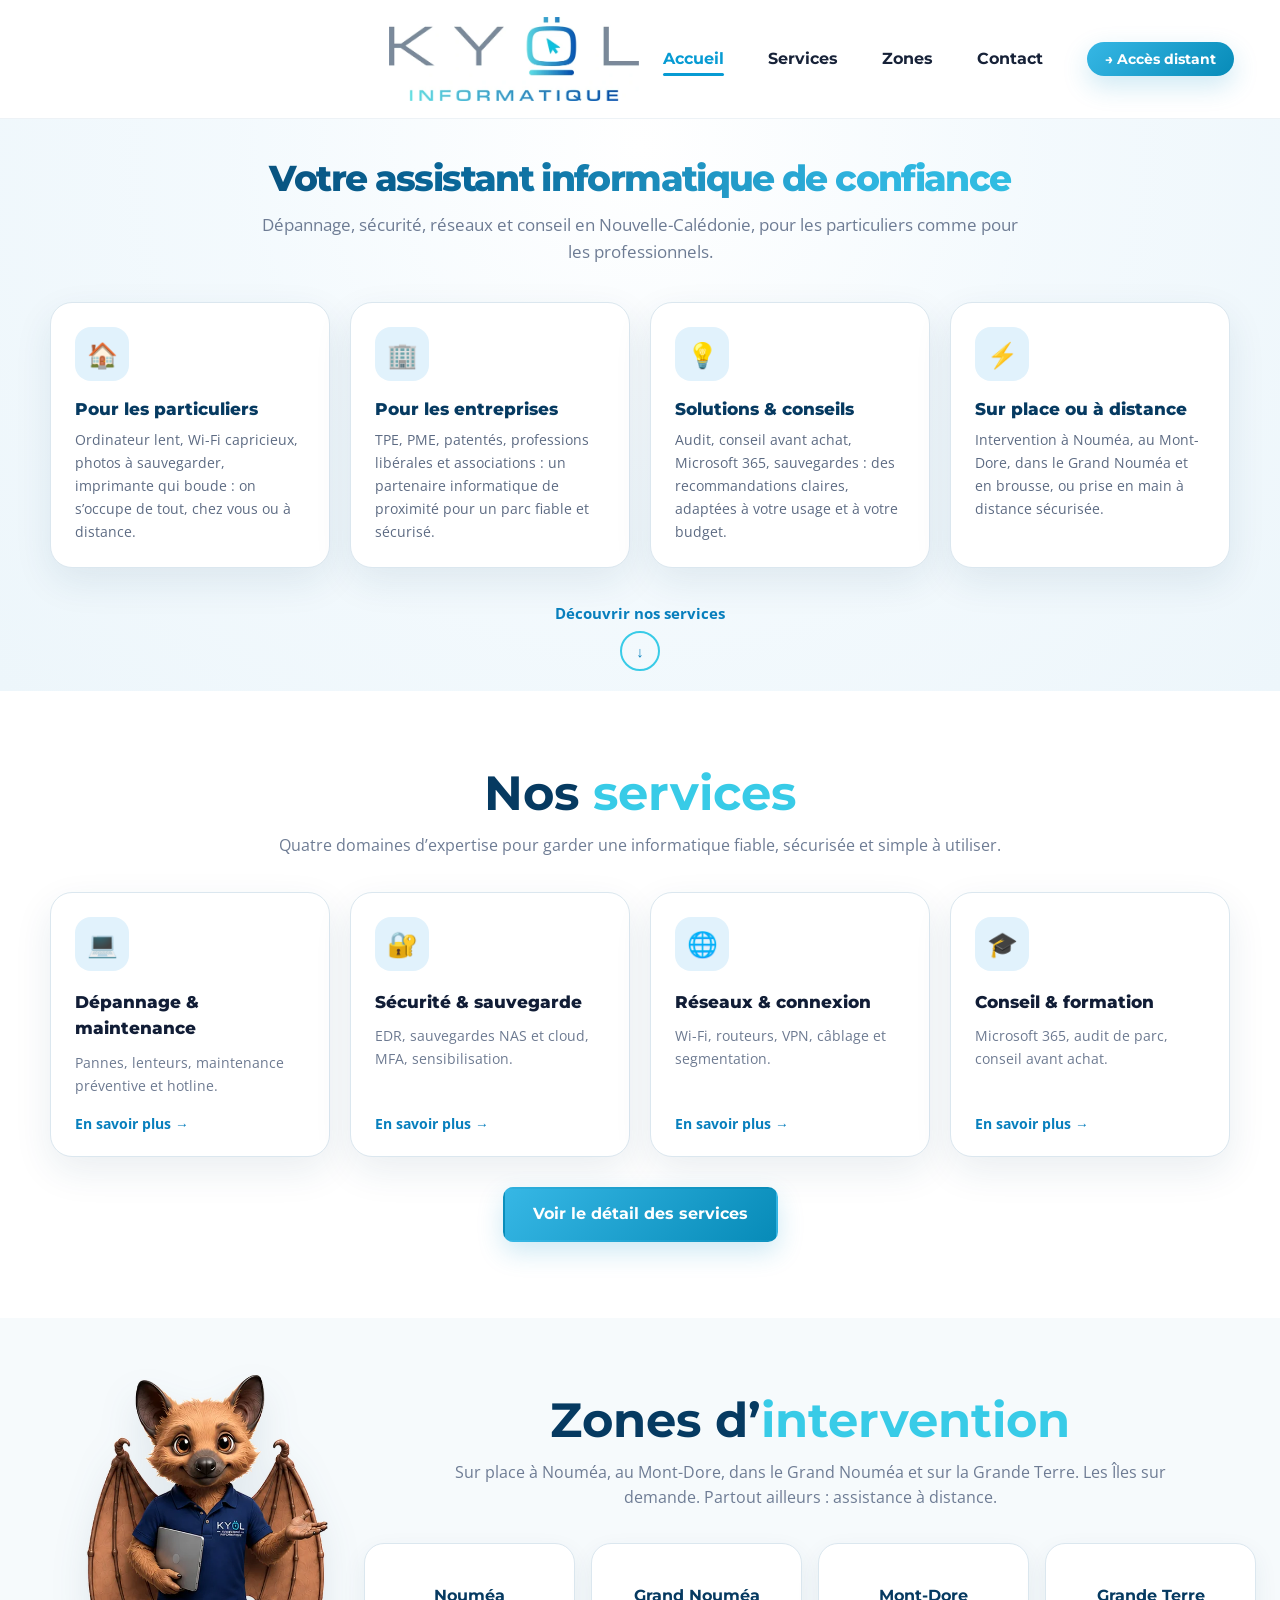
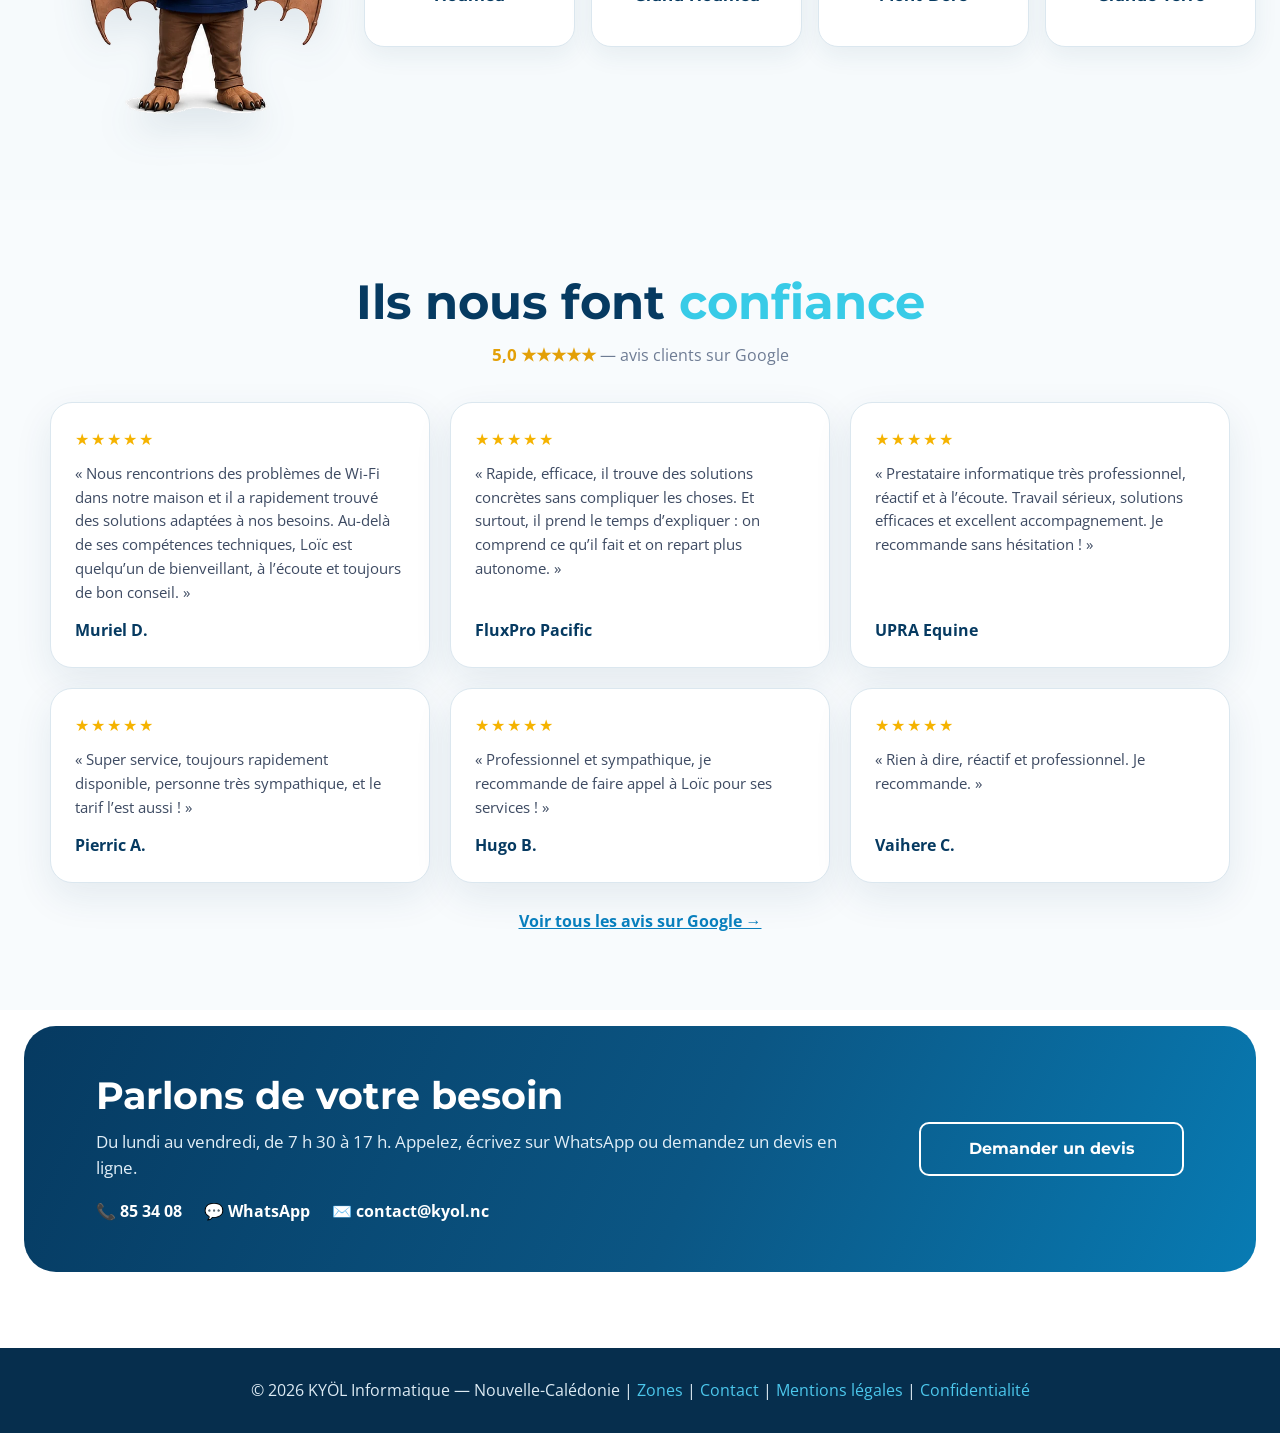
==== commit 1370c337: "feat: rework home page, services layout, new logo and Google reviews Co-Authored-By: Claude Opus 5.5" ====
--- a/index.html
+++ b/index.html
@@ -14,7 +14,7 @@
 <header class="site-header">
 <div class="header-inner">
 <div aria-hidden="true" class="header-spacer"></div>
-<a aria-label="KYÖL Informatique - Accueil" class="header-logo" href="index.html"><img alt="Logo KYÖL Informatique" height="237" src="images/logo-kyol.webp" width="600"/></a>
+<a aria-label="KYÖL Informatique - Accueil" class="header-logo" href="index.html"><img alt="Logo KYÖL Informatique" height="201" src="images/logo-kyol.webp" width="600"/></a>
 <nav aria-label="Navigation principale" class="header-nav">
 <ul class="nav-links"><li><a class="active" href="index.html">Accueil</a></li><li><a href="services.html">Services</a></li><li><a href="zones-intervention.html">Zones</a></li><li><a href="contact.html">Contact</a></li><li><a class="nav-remote" href="https://download.anydesk.com/AnyDesk.exe" rel="noopener" target="_blank">→ Accès distant</a></li></ul>
 </nav>
@@ -22,28 +22,14 @@
 </div>
 </header>
 <main>
-<section class="hero-home"><div class="hero-copy"><h1>Votre assistant informatique de confiance</h1></div></section>
-<section aria-labelledby="solutions-title" class="solutions-first">
-<h2 class="sr-only" id="solutions-title">Nos solutions informatiques</h2>
-<div aria-label="Solutions informatiques en défilement continu" class="services-carousel">
-<div class="services-track">
-<article class="service-card"><div aria-hidden="true" class="service-icon">💻</div><h3>Dépannage rapide &amp; maintenance</h3><p>Diagnostic, résolution de pannes, optimisation, entretien et assistance à distance.</p></article>
-<article class="service-card"><div aria-hidden="true" class="service-icon">🔐</div><h3>Sécurité &amp; sauvegarde</h3><p>Protection des postes, prévention des risques et sauvegardes locales ou cloud.</p></article>
-<article class="service-card"><div aria-hidden="true" class="service-icon">🌐</div><h3>Réseaux &amp; connectivité</h3><p>Installation, configuration et amélioration des réseaux, du Wi-Fi et des équipements.</p></article>
-<article class="service-card"><div aria-hidden="true" class="service-icon">☁️</div><h3>Cloud &amp; sauvegardes</h3><p>Synchronisation et sauvegardes automatisées pour sécuriser vos données.</p></article>
-<article class="service-card"><div aria-hidden="true" class="service-icon">🎓</div><h3>Conseils &amp; formations</h3><p>Accompagnement, conseils et formations adaptés à vos besoins et à votre niveau.</p></article>
-<article aria-hidden="true" class="service-card"><div class="service-icon">💻</div><h3>Dépannage rapide &amp; maintenance</h3><p>Diagnostic, résolution de pannes, optimisation, entretien et assistance à distance.</p></article>
-<article aria-hidden="true" class="service-card"><div class="service-icon">🔐</div><h3>Sécurité &amp; sauvegarde</h3><p>Protection des postes, prévention des risques et sauvegardes locales ou cloud.</p></article>
-<article aria-hidden="true" class="service-card"><div class="service-icon">🌐</div><h3>Réseaux &amp; connectivité</h3><p>Installation, configuration et amélioration des réseaux, du Wi-Fi et des équipements.</p></article>
-<article aria-hidden="true" class="service-card"><div class="service-icon">☁️</div><h3>Cloud &amp; sauvegardes</h3><p>Synchronisation et sauvegardes automatisées pour sécuriser vos données.</p></article>
-<article aria-hidden="true" class="service-card"><div class="service-icon">🎓</div><h3>Conseils &amp; formations</h3><p>Accompagnement, conseils et formations adaptés à vos besoins et à votre niveau.</p></article>
-</div>
-</div>
-<p class="solutions-caption">Demandez votre accompagnement sur mesure</p>
-<div class="hero-buttons"><a class="btn btn-primary" href="services.html">Nos Services</a><a class="btn btn-secondary" href="contact.html">Contactez KYÖL Informatique</a></div>
-</section>
-<section class="section zones"><div class="section-inner has-mascot mascot-home-layout"><h2 class="section-title">Zones d’<span>intervention</span></h2><p class="section-subtitle">KYÖL Informatique intervient sur l’ensemble de la Nouvelle-Calédonie.</p><div class="zones-list"><div class="zone-item"><h4>Nouméa</h4></div><div class="zone-item"><h4>Grand Nouméa</h4></div><div class="zone-item"><h4>Mont-Dore</h4></div><div class="zone-item"><h4>Grande Terre</h4></div></div><img alt="Mascotte KYÖL présentant les zones d’intervention" class="page-mascot mascot-home" loading="lazy" src="images/mascottes/mascotte-accueil.webp"/></div></section>
-<section class="section final-cta-section"><div class="cta-banner"><div class="cta-copy"><h2>Besoin d’une solution informatique claire et rapide ?</h2><p>Échangeons directement par téléphone ou WhatsApp, ou envoyez une demande de devis détaillée.</p></div><a class="btn btn-light" href="contact.html">Contactez KYÖL Informatique</a></div></section></main>
+<section class="hero-home"><div class="hero-copy"><h1>Votre assistant informatique de confiance</h1><p class="hero-lead">Dépannage, sécurité, réseaux et conseil en Nouvelle-Calédonie, pour les particuliers comme pour les professionnels.</p></div>
+<div class="audience-grid"><article class="audience-card"><div aria-hidden="true" class="service-icon">🏠</div><h3>Pour les particuliers</h3><p>Ordinateur lent, Wi-Fi capricieux, photos à sauvegarder, imprimante qui boude : on s’occupe de tout, chez vous ou à distance.</p></article><article class="audience-card"><div aria-hidden="true" class="service-icon">🏢</div><h3>Pour les entreprises</h3><p>TPE, PME, patentés, professions libérales et associations : un partenaire informatique de proximité pour un parc fiable et sécurisé.</p></article><article class="audience-card"><div aria-hidden="true" class="service-icon">💡</div><h3>Solutions &amp; conseils</h3><p>Audit, conseil avant achat, Microsoft 365, sauvegardes : des recommandations claires, adaptées à votre usage et à votre budget.</p></article><article class="audience-card"><div aria-hidden="true" class="service-icon">⚡</div><h3>Sur place ou à distance</h3><p>Intervention à Nouméa, au Mont-Dore, dans le Grand Nouméa et en brousse, ou prise en main à distance sécurisée.</p></article></div>
+<a class="scroll-hint" href="#services"><span>Découvrir nos services</span><span aria-hidden="true" class="scroll-arrow">↓</span></a></section>
+<section aria-labelledby="home-services-title" class="section home-block reveal" id="services"><div class="section-inner"><h2 class="section-title" id="home-services-title">Nos <span>services</span></h2><p class="section-subtitle">Quatre domaines d’expertise pour garder une informatique fiable, sécurisée et simple à utiliser.</p><div class="home-services-grid"><a class="service-card home-service" href="services.html#depannage"><span aria-hidden="true" class="service-icon">💻</span><span class="service-card-title">Dépannage &amp; maintenance</span><span class="service-card-text">Pannes, lenteurs, maintenance préventive et hotline.</span><span class="service-more">En savoir plus <span aria-hidden="true">→</span></span></a><a class="service-card home-service" href="services.html#securite"><span aria-hidden="true" class="service-icon">🔐</span><span class="service-card-title">Sécurité &amp; sauvegarde</span><span class="service-card-text">EDR, sauvegardes NAS et cloud, MFA, sensibilisation.</span><span class="service-more">En savoir plus <span aria-hidden="true">→</span></span></a><a class="service-card home-service" href="services.html#reseaux"><span aria-hidden="true" class="service-icon">🌐</span><span class="service-card-title">Réseaux &amp; connexion</span><span class="service-card-text">Wi-Fi, routeurs, VPN, câblage et segmentation.</span><span class="service-more">En savoir plus <span aria-hidden="true">→</span></span></a><a class="service-card home-service" href="services.html#conseil"><span aria-hidden="true" class="service-icon">🎓</span><span class="service-card-title">Conseil &amp; formation</span><span class="service-card-text">Microsoft 365, audit de parc, conseil avant achat.</span><span class="service-more">En savoir plus <span aria-hidden="true">→</span></span></a></div><p class="home-block-link"><a class="btn btn-primary" href="services.html">Voir le détail des services</a></p></div></section>
+<section aria-labelledby="home-zones-title" class="section zones home-block reveal" id="zones"><div class="section-inner has-mascot mascot-home-layout"><h2 class="section-title" id="home-zones-title">Zones d’<span>intervention</span></h2><p class="section-subtitle">Sur place à Nouméa, au Mont-Dore, dans le Grand Nouméa et sur la Grande Terre. Les Îles sur demande. Partout ailleurs : assistance à distance.</p><div class="zones-list"><div class="zone-item"><h4>Nouméa</h4></div><div class="zone-item"><h4>Grand Nouméa</h4></div><div class="zone-item"><h4>Mont-Dore</h4></div><div class="zone-item"><h4>Grande Terre</h4></div></div><img alt="Mascotte KYÖL présentant les zones d’intervention" class="page-mascot mascot-home" loading="lazy" src="images/mascottes/mascotte-accueil.webp"/></div></section>
+<section aria-labelledby="avis-title" class="section reviews-section reveal" id="avis"><div class="section-inner"><h2 class="section-title" id="avis-title">Ils nous font <span>confiance</span></h2><p class="section-subtitle"><strong class="reviews-score">5,0 ★★★★★</strong> — avis clients sur Google</p><div class="reviews-grid"><figure class="review-card"><div class="review-stars" aria-label="5 étoiles sur 5">★★★★★</div><blockquote>« Nous rencontrions des problèmes de Wi-Fi dans notre maison et il a rapidement trouvé des solutions adaptées à nos besoins. Au-delà de ses compétences techniques, Loïc est quelqu’un de bienveillant, à l’écoute et toujours de bon conseil. »</blockquote><figcaption>Muriel D.</figcaption></figure><figure class="review-card"><div class="review-stars" aria-label="5 étoiles sur 5">★★★★★</div><blockquote>« Rapide, efficace, il trouve des solutions concrètes sans compliquer les choses. Et surtout, il prend le temps d’expliquer : on comprend ce qu’il fait et on repart plus autonome. »</blockquote><figcaption>FluxPro Pacific</figcaption></figure><figure class="review-card"><div class="review-stars" aria-label="5 étoiles sur 5">★★★★★</div><blockquote>« Prestataire informatique très professionnel, réactif et à l’écoute. Travail sérieux, solutions efficaces et excellent accompagnement. Je recommande sans hésitation ! »</blockquote><figcaption>UPRA Equine</figcaption></figure><figure class="review-card"><div class="review-stars" aria-label="5 étoiles sur 5">★★★★★</div><blockquote>« Super service, toujours rapidement disponible, personne très sympathique, et le tarif l’est aussi ! »</blockquote><figcaption>Pierric A.</figcaption></figure><figure class="review-card"><div class="review-stars" aria-label="5 étoiles sur 5">★★★★★</div><blockquote>« Professionnel et sympathique, je recommande de faire appel à Loïc pour ses services ! »</blockquote><figcaption>Hugo B.</figcaption></figure><figure class="review-card"><div class="review-stars" aria-label="5 étoiles sur 5">★★★★★</div><blockquote>« Rien à dire, réactif et professionnel. Je recommande. »</blockquote><figcaption>Vaihere C.</figcaption></figure></div><p class="reviews-more"><a href="https://www.google.com/maps?cid=5333415053148562407" rel="noopener" target="_blank">Voir tous les avis sur Google →</a></p></div></section>
+<section aria-labelledby="home-contact-title" class="section final-cta-section home-block reveal" id="contact"><div class="cta-banner"><div class="cta-copy"><h2 id="home-contact-title">Parlons de votre besoin</h2><p>Du lundi au vendredi, de 7 h 30 à 17 h. Appelez, écrivez sur WhatsApp ou demandez un devis en ligne.</p><ul class="home-contact-list"><li><a href="tel:+687853408">📞 85 34 08</a></li><li><a href="https://wa.me/687853408" rel="noopener" target="_blank">💬 WhatsApp</a></li><li><a href="mailto:contact@kyol.nc">✉️ contact@kyol.nc</a></li></ul></div><a class="btn btn-light" href="contact.html#devis">Demander un devis</a></div></section>
+</main>
 <footer class="site-footer"><p>© 2026 KYÖL Informatique — Nouvelle-Calédonie | <a href="zones-intervention.html">Zones</a> | <a href="contact.html">Contact</a> | <a href="mentions-legales.html">Mentions légales</a> | <a href="politique-confidentialite.html">Confidentialité</a></p></footer>
 <div aria-label="Retour en haut" class="back-to-top">↑</div><script src="js/main.js"></script>
 </body></html>
--- a/css/style.css
+++ b/css/style.css
@@ -875,3 +875,87 @@
     padding:8px 15px;
   }
 }
+
+/* Services : cartes cliquables + volet de détail */
+.services-grid-4{grid-template-columns:repeat(4,1fr)}
+.service-toggle{display:flex;flex-direction:column;align-items:flex-start;text-align:left;font:inherit;color:inherit;cursor:pointer;transition:transform .2s,border-color .2s,box-shadow .2s}
+.service-toggle:hover,.service-toggle:focus-visible{transform:translateY(-4px);border-color:var(--cyan);outline:none}
+.service-toggle[aria-expanded="true"]{border-color:var(--blue);background:var(--pale);box-shadow:0 14px 38px rgba(8,127,189,.18)}
+.service-card-title{font-family:Montserrat,sans-serif;font-size:1.08rem;color:#111d36;font-weight:800;margin:0 0 10px}
+.service-card-text{font-size:.88rem;color:#6d7a91;line-height:1.6;flex:1}
+.service-more{margin-top:16px;font-weight:700;font-size:.85rem;color:var(--blue)}
+.service-toggle[aria-expanded="true"] .service-more{color:var(--navy)}
+.service-panels{max-width:1180px;margin:28px auto 0}
+.js .service-panel{display:none}
+.service-panel{position:relative;display:grid;grid-template-columns:1.4fr 1fr;gap:32px;align-items:center;background:linear-gradient(145deg,#edf6fb,#f9fcfe);border:1px solid var(--line);border-radius:26px;padding:36px;margin-bottom:24px;box-shadow:var(--shadow)}
+.js .service-panel.open{display:grid;animation:panelIn .35s ease}
+@keyframes panelIn{from{opacity:0;transform:translateY(12px)}to{opacity:1;transform:none}}
+.service-panel h3{margin:0 0 8px;color:var(--navy);font-size:clamp(1.5rem,3vw,2rem)}
+.service-panel-intro{color:var(--muted);margin:0 0 20px}
+.service-list{list-style:none;padding:0;margin:0 0 26px;display:grid;gap:12px}
+.service-list li{background:#fff;border:1px solid var(--line);border-radius:16px;padding:14px 18px;display:grid;gap:2px}
+.service-list strong{color:var(--blue)}
+.service-list span{font-size:.9rem;color:#4b5a73}
+.service-panel-visual{margin:0;text-align:center}
+.service-panel-visual img{width:100%;max-width:380px;height:auto;border-radius:22px}
+.service-panel-close{display:none;position:absolute;top:14px;right:16px;width:38px;height:38px;border-radius:50%;border:1px solid var(--line);background:#fff;color:var(--navy);font-size:1.4rem;line-height:1;cursor:pointer}
+.js .service-panel-close{display:block}
+@media (max-width:1024px){.services-grid-4{grid-template-columns:repeat(2,1fr)}}
+@media (max-width:760px){
+  .services-grid-4{grid-template-columns:1fr;gap:14px}
+  .services-grid-4 .service-card{min-height:0}
+  .services-grid-4 .service-panel{margin:0}
+  .service-panel{grid-template-columns:1fr;padding:26px 20px}
+  .service-panel-visual{order:-1}
+  .service-panel-visual img{max-width:240px}
+}
+@media (prefers-reduced-motion:reduce){.js .service-panel.open{animation:none}.service-toggle{transition:none}}
+
+/* Services (PC) : cartes à gauche, volet à droite */
+@media (min-width:1025px){
+  .services-layout{max-width:1180px;margin:36px auto 0;display:grid;grid-template-columns:330px 1fr;gap:28px;align-items:start}
+  .services-layout .services-grid-4{grid-template-columns:1fr;margin:0;gap:14px}
+  .services-layout .service-toggle{min-height:0;padding:18px 20px;display:grid;grid-template-columns:48px 1fr;column-gap:14px;align-items:center}
+  .services-layout .service-toggle .service-icon{grid-row:span 2;width:48px;height:48px;margin:0;font-size:1.35rem}
+  .services-layout .service-card-title{margin:0 0 2px;font-size:1rem}
+  .services-layout .service-card-text{font-size:.82rem;line-height:1.45}
+  .services-layout .service-more{display:none}
+  .services-layout .service-toggle[aria-expanded="true"]{transform:translateX(6px)}
+  .services-layout .service-panels{margin:0;position:sticky;top:120px}
+  .services-layout .service-panel{margin:0;grid-template-columns:1.35fr 1fr;padding:32px}
+  .services-layout .service-panel-close{display:none!important}
+}
+.service-panel-visual img{max-width:320px}
+
+/* Accueil */
+.hero-lead{max-width:760px;margin:14px auto 0;color:var(--muted);font-size:1.08rem}
+.audience-grid{max-width:1180px;margin:36px auto 0;display:grid;grid-template-columns:repeat(4,1fr);gap:20px;text-align:left}
+.audience-card{background:#fff;border:1px solid var(--line);border-radius:22px;padding:24px;box-shadow:var(--shadow)}
+.audience-card h3{font-size:1.08rem;color:var(--navy);margin:0 0 10px;font-weight:800}
+.audience-card p{font-size:.9rem;color:#5d6b83;margin:0;line-height:1.6}
+.scroll-hint{display:inline-flex;flex-direction:column;align-items:center;gap:6px;margin-top:34px;color:var(--blue);font-weight:700;text-decoration:none;font-size:.92rem}
+.scroll-arrow{display:grid;place-items:center;width:40px;height:40px;border-radius:50%;border:2px solid var(--cyan);animation:bounceDown 1.8s infinite}
+@keyframes bounceDown{0%,100%{transform:translateY(0)}50%{transform:translateY(7px)}}
+.home-block{scroll-margin-top:110px}
+.home-services-grid{max-width:1180px;margin:0 auto;display:grid;grid-template-columns:repeat(4,1fr);gap:20px}
+.home-service{width:auto;display:flex;flex-direction:column;text-decoration:none;color:inherit;transition:transform .2s,border-color .2s}
+.home-service:hover,.home-service:focus-visible{transform:translateY(-4px);border-color:var(--cyan)}
+.home-block-link{text-align:center;margin:30px 0 0}
+.reviews-section{background:var(--pale-2)}
+.reviews-score{color:#e3a008;font-size:1.05rem}
+.reviews-grid{max-width:1180px;margin:0 auto;display:grid;grid-template-columns:repeat(3,1fr);gap:20px}
+.review-card{margin:0;background:#fff;border:1px solid var(--line);border-radius:22px;padding:24px;box-shadow:var(--shadow);display:flex;flex-direction:column}
+.review-stars{color:#f5b301;letter-spacing:2px;margin-bottom:10px}
+.review-card blockquote{margin:0 0 14px;color:#3d4a62;font-size:.93rem;line-height:1.6;flex:1}
+.review-card figcaption{font-weight:700;color:var(--navy)}
+.reviews-more{text-align:center;margin:26px 0 0}
+.reviews-more a{color:var(--blue);font-weight:700}
+.home-contact-list{list-style:none;padding:0;margin:18px 0 0;display:flex;flex-wrap:wrap;gap:12px 22px}
+.home-contact-list a{color:#fff;font-weight:700;text-decoration:none}
+.home-contact-list a:hover{text-decoration:underline}
+.js .reveal{opacity:0;transform:translateY(40px);transition:opacity .7s ease,transform .7s ease}
+.js .reveal.visible{opacity:1;transform:none}
+@media (max-width:1024px){.audience-grid,.home-services-grid{grid-template-columns:repeat(2,1fr)}.reviews-grid{grid-template-columns:repeat(2,1fr)}}
+@media (max-width:760px){.audience-grid,.home-services-grid,.reviews-grid{grid-template-columns:1fr;padding:0 4px}.hero-lead{font-size:.98rem}}
+@media (prefers-reduced-motion:reduce){.js .reveal{opacity:1;transform:none;transition:none}.scroll-arrow{animation:none}}
+.services-layout .service-panel{align-items:start}
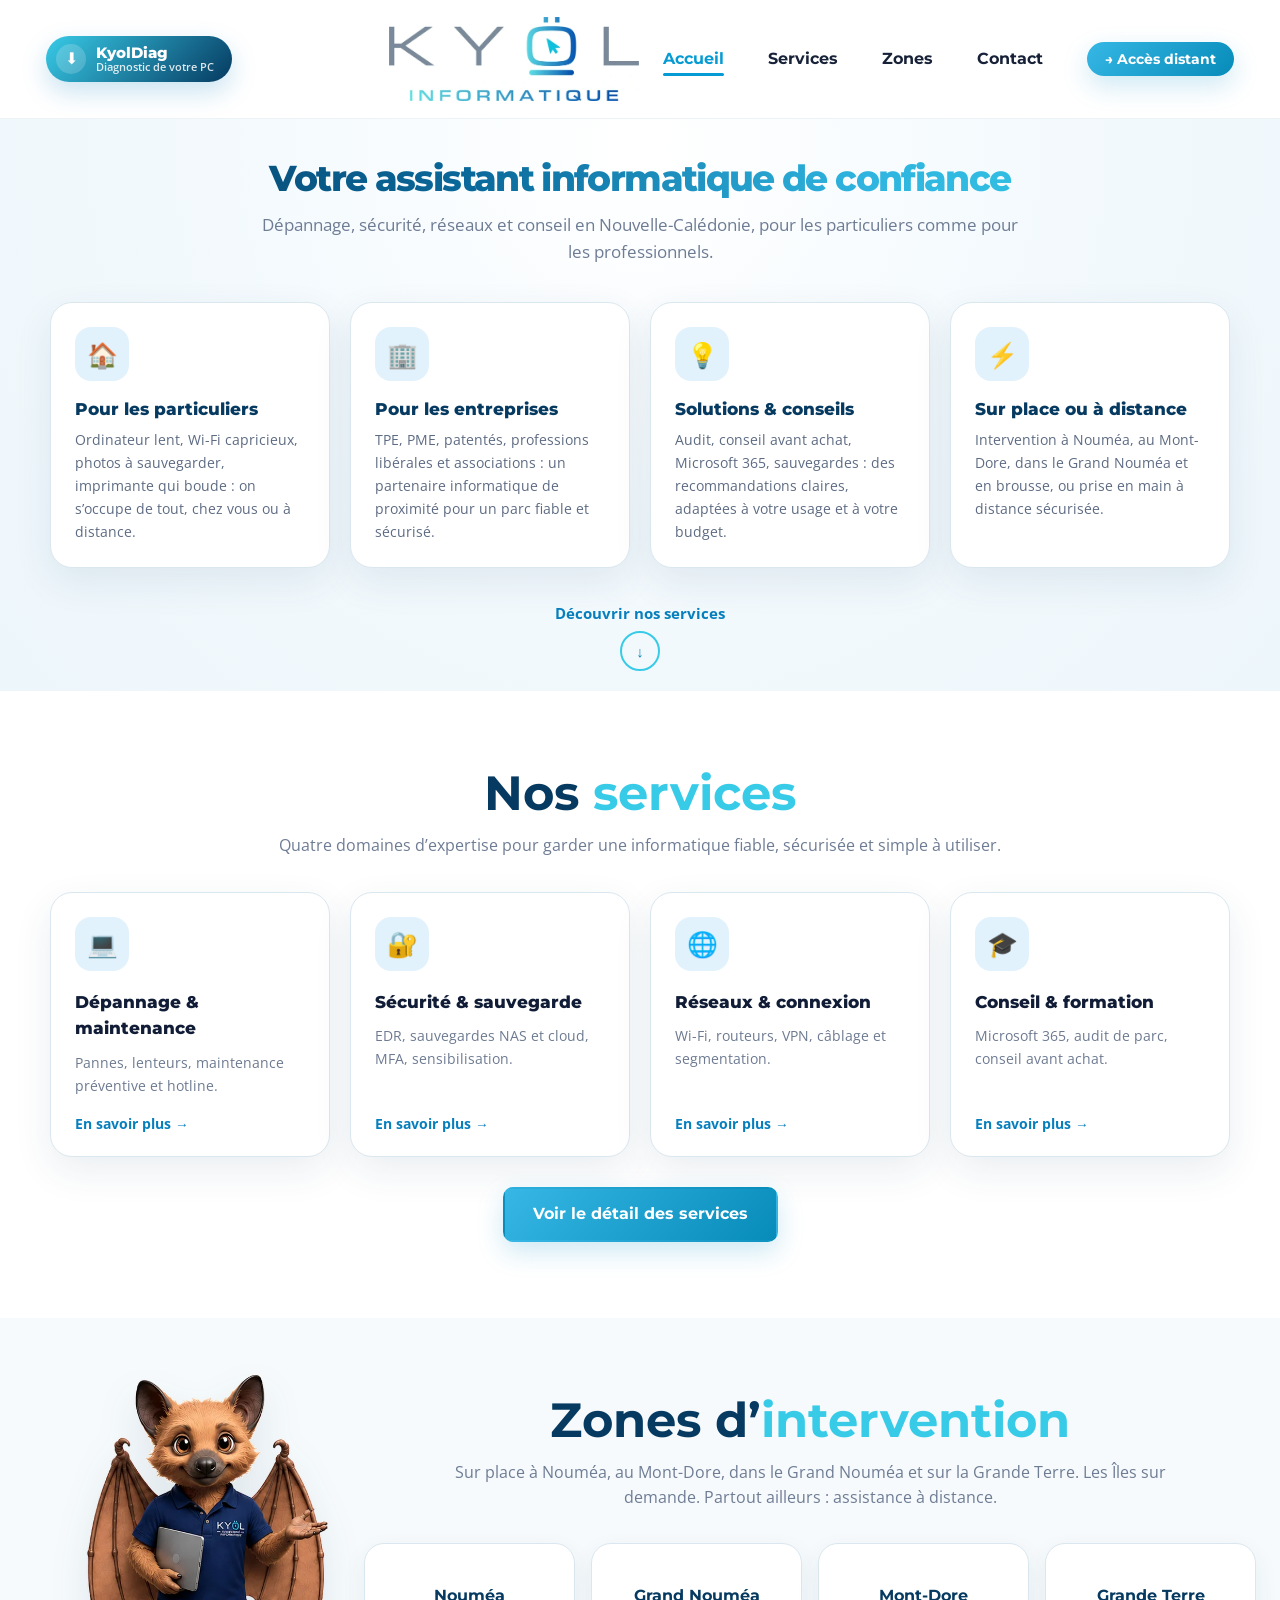
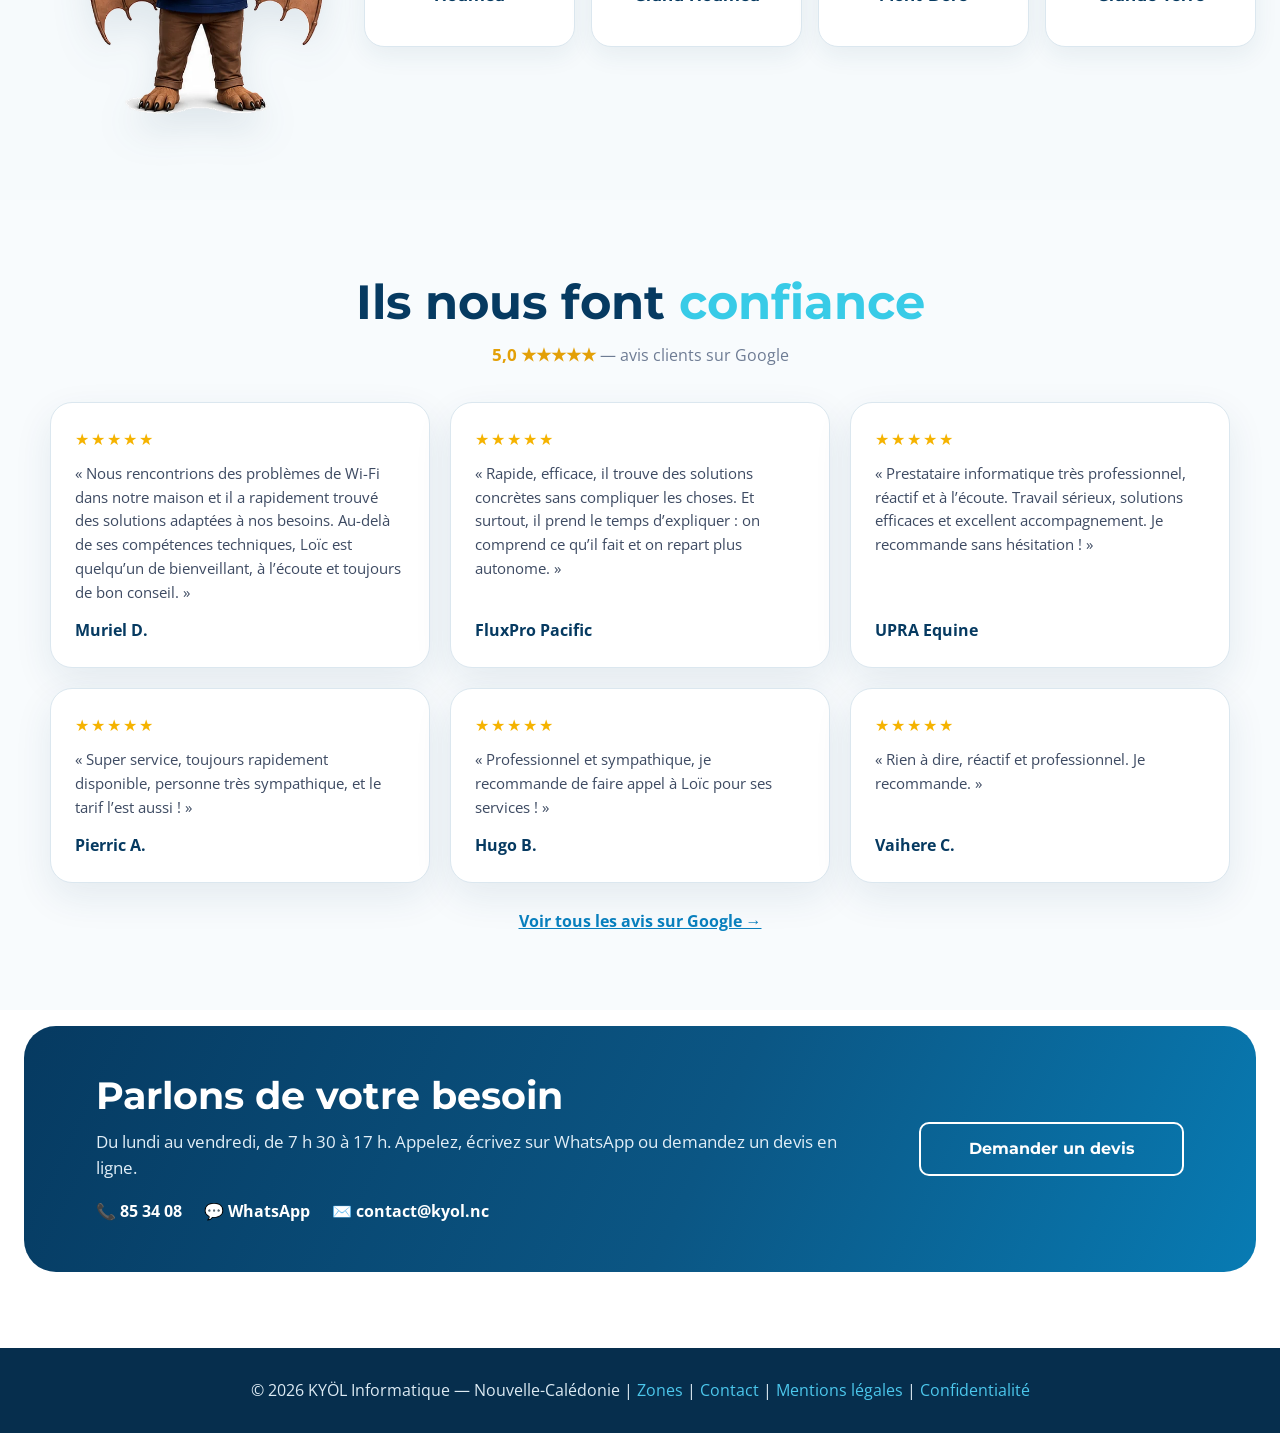
==== commit 6ad4595b: "Ajout du lien de téléchargement KyolDiag à gauche du logo Pastille « KyolDiag — Diagnostic de votre " ====
--- a/index.html
+++ b/index.html
@@ -8,12 +8,12 @@
 <title>KYÖL Informatique — Dépannage et maintenance informatique à Nouméa et Mont-Dore</title>
 <link href="https://kyol.nc/" rel="canonical"/><meta content="website" property="og:type"/><meta content="KYÖL Informatique" property="og:site_name"/><meta content="fr_FR" property="og:locale"/><meta content="KYÖL Informatique — Dépannage et maintenance informatique à Nouméa et Mont-Dore" property="og:title"/><meta content="Dépannage, maintenance, réseaux, cybersécurité et sauvegardes pour particuliers et professionnels à Nouméa, Mont-Dore et dans le Grand Nouméa. Intervention sur site ou à distance." property="og:description"/><meta content="https://kyol.nc/" property="og:url"/><meta content="https://kyol.nc/images/logo-kyol.png" property="og:image"/><meta content="summary_large_image" name="twitter:card"/><script type="application/ld+json">{"@context": "https://schema.org", "@type": "LocalBusiness", "@id": "https://kyol.nc/#business", "name": "KYÖL Informatique", "description": "Assistance informatique : dépannage, maintenance, sécurité, sauvegarde, réseaux, conseil et formation.", "url": "https://kyol.nc/", "logo": "https://kyol.nc/images/logo-kyol.png", "image": "https://kyol.nc/images/logo-kyol.png", "telephone": "+687853408", "email": "contact@kyol.nc", "address": {"@type": "PostalAddress", "addressLocality": "Mont-Dore", "addressCountry": "NC"}, "areaServed": ["Nouméa", "Mont-Dore", "Dumbéa", "Païta", "Grand Nouméa", "Nouvelle-Calédonie"], "openingHoursSpecification": [{"@type": "OpeningHoursSpecification", "dayOfWeek": ["Monday", "Tuesday", "Wednesday", "Thursday", "Friday"], "opens": "07:30", "closes": "17:00"}], "currenciesAccepted": "XPF", "sameAs": ["https://www.facebook.com/kyolit"], "identifier": {"@type": "PropertyValue", "propertyID": "RIDET", "value": "1 329 648.002"}}</script><link href="https://fonts.googleapis.com" rel="preconnect"/>
 <link href="https://fonts.googleapis.com/css2?family=Montserrat:wght@400;500;600;700;800&amp;family=Open+Sans:wght@400;600&amp;display=swap" rel="stylesheet"/>
-<link href="css/style.css" rel="stylesheet"/>
+<link href="favicon.ico" rel="icon" sizes="any"/><link href="favicon.png" rel="icon" type="image/png"/><link href="apple-touch-icon.png" rel="apple-touch-icon"/><link href="css/style.css" rel="stylesheet"/>
 </head>
 <body class="home-page">
 <header class="site-header">
 <div class="header-inner">
-<div aria-hidden="true" class="header-spacer"></div>
+<div class="header-spacer"><a class="header-diag" href="https://kyol-diagnostic.netlify.app/" rel="noopener" target="_blank" title="Télécharger KyolDiag, l’outil de diagnostic de votre PC" aria-label="Télécharger KyolDiag, l’outil de diagnostic de votre PC"><span aria-hidden="true" class="header-diag-icon">⬇</span><span class="header-diag-text">KyolDiag<small>Diagnostic de votre PC</small></span></a></div>
 <a aria-label="KYÖL Informatique - Accueil" class="header-logo" href="index.html"><img alt="Logo KYÖL Informatique" height="201" src="images/logo-kyol.webp" width="600"/></a>
 <nav aria-label="Navigation principale" class="header-nav">
 <ul class="nav-links"><li><a class="active" href="index.html">Accueil</a></li><li><a href="services.html">Services</a></li><li><a href="zones-intervention.html">Zones</a></li><li><a href="contact.html">Contact</a></li><li><a class="nav-remote" href="https://download.anydesk.com/AnyDesk.exe" rel="noopener" target="_blank">→ Accès distant</a></li></ul>
--- a/css/style.css
+++ b/css/style.css
@@ -936,7 +936,7 @@
 .scroll-hint{display:inline-flex;flex-direction:column;align-items:center;gap:6px;margin-top:34px;color:var(--blue);font-weight:700;text-decoration:none;font-size:.92rem}
 .scroll-arrow{display:grid;place-items:center;width:40px;height:40px;border-radius:50%;border:2px solid var(--cyan);animation:bounceDown 1.8s infinite}
 @keyframes bounceDown{0%,100%{transform:translateY(0)}50%{transform:translateY(7px)}}
-.home-block{scroll-margin-top:110px}
+.home-block,.reviews-section{scroll-margin-top:110px}
 .home-services-grid{max-width:1180px;margin:0 auto;display:grid;grid-template-columns:repeat(4,1fr);gap:20px}
 .home-service{width:auto;display:flex;flex-direction:column;text-decoration:none;color:inherit;transition:transform .2s,border-color .2s}
 .home-service:hover,.home-service:focus-visible{transform:translateY(-4px);border-color:var(--cyan)}
@@ -959,3 +959,25 @@
 @media (max-width:760px){.audience-grid,.home-services-grid,.reviews-grid{grid-template-columns:1fr;padding:0 4px}.hero-lead{font-size:.98rem}}
 @media (prefers-reduced-motion:reduce){.js .reveal{opacity:1;transform:none;transition:none}.scroll-arrow{animation:none}}
 .services-layout .service-panel{align-items:start}
+
+
+/* =========================================================
+   Lien KyolDiag à gauche du logo (téléchargement de l'outil de diagnostic)
+   Bureau : pastille avec texte. Tablette / mobile : bouton rond, symétrique du menu.
+   ========================================================= */
+.header-spacer{display:flex;align-items:center;justify-self:start}
+.header-diag{display:inline-flex;align-items:center;gap:10px;padding:8px 18px 8px 10px;border-radius:999px;
+  background:linear-gradient(135deg,#38cbe7,#063a61);color:#fff;text-decoration:none;
+  box-shadow:0 10px 26px rgba(8,127,189,.22);font-family:'Montserrat',Arial,sans-serif;transition:transform .2s ease,filter .2s ease}
+.header-diag:hover{filter:brightness(1.06);transform:translateY(-2px)}
+.header-diag:focus-visible{outline:3px solid rgba(56,203,231,.45);outline-offset:3px}
+.header-diag-icon{display:grid;place-items:center;width:30px;height:30px;border-radius:50%;background:rgba(255,255,255,.18);font-size:16px;line-height:1}
+.header-diag-text{display:flex;flex-direction:column;font-size:15px;font-weight:800;line-height:1.1;white-space:nowrap}
+.header-diag-text small{font-family:'Open Sans',Arial,sans-serif;font-size:11px;font-weight:600;opacity:.85}
+
+@media (max-width:1024px){
+  .header-spacer{justify-self:center}
+  .header-diag{width:44px;height:44px;padding:0;justify-content:center;box-shadow:0 6px 16px rgba(8,127,189,.25)}
+  .header-diag-icon{background:none;width:auto;height:auto;font-size:18px}
+  .header-diag-text{display:none}
+}
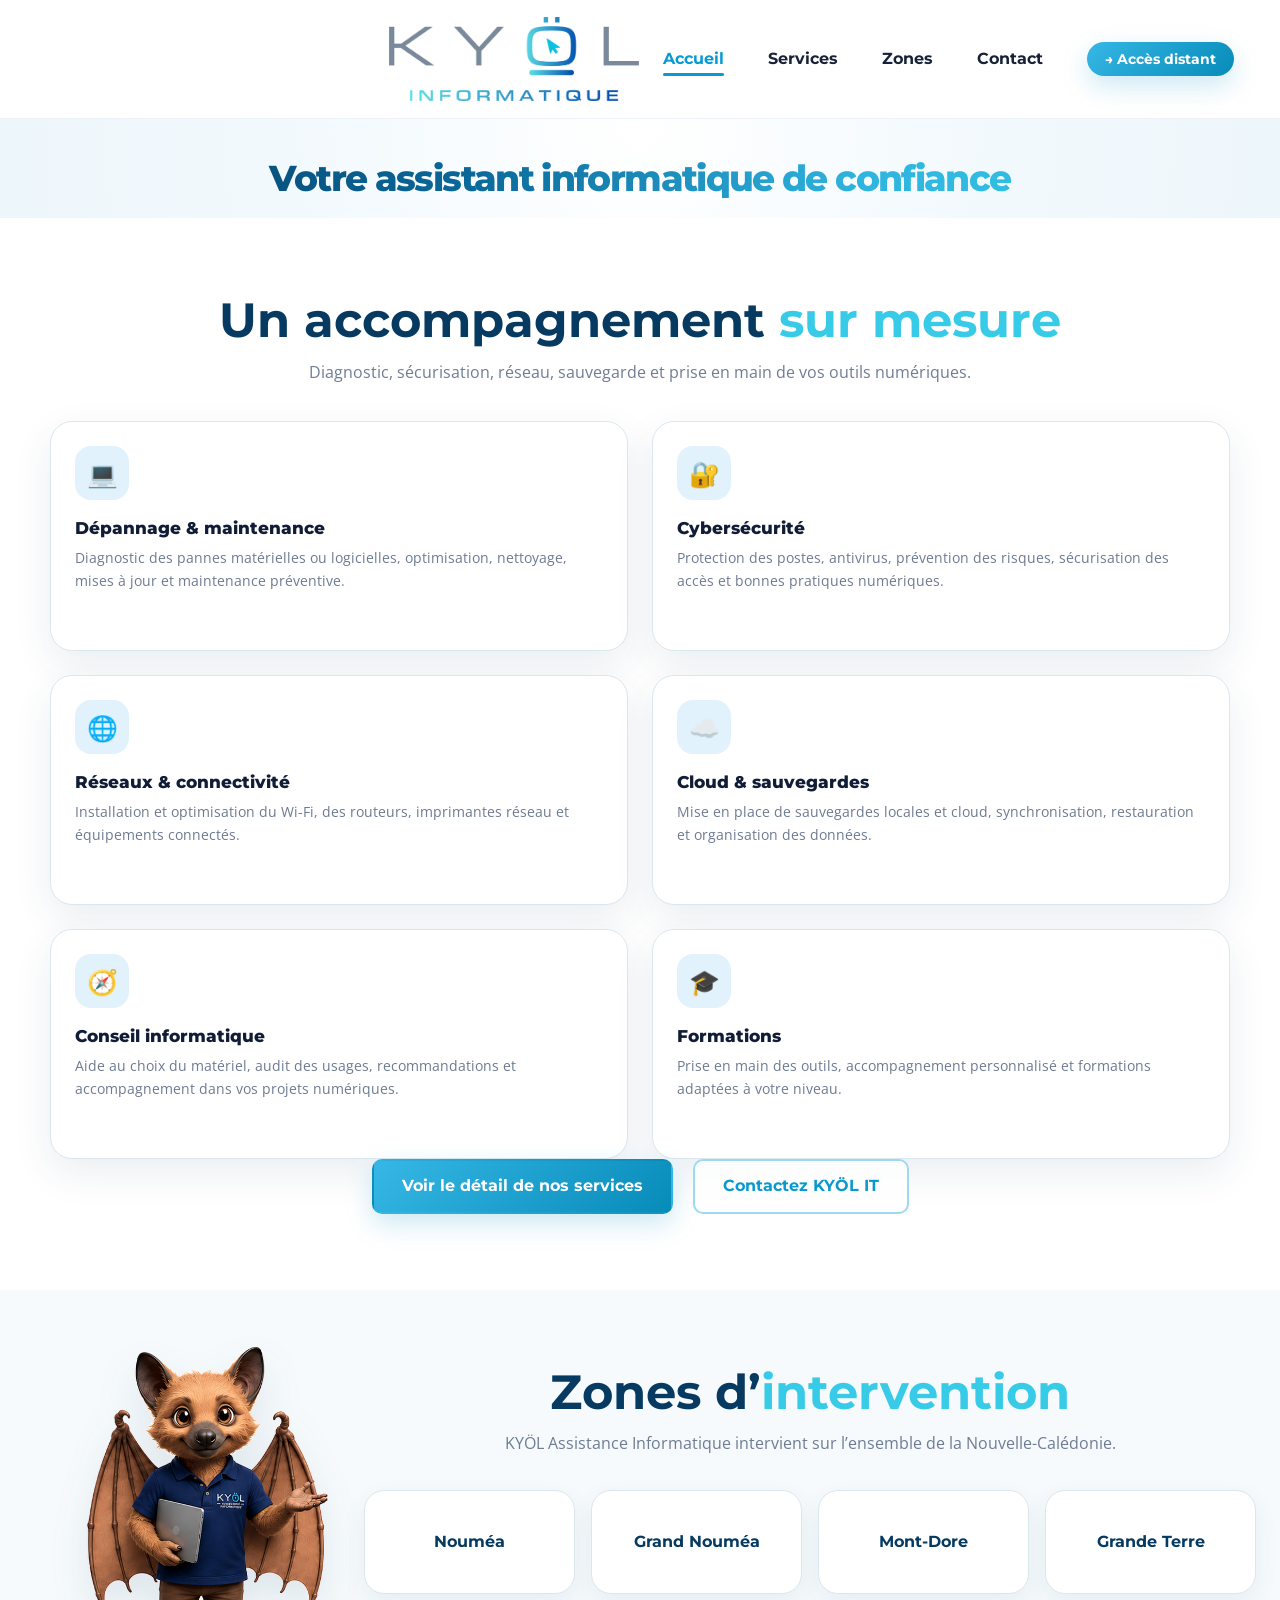
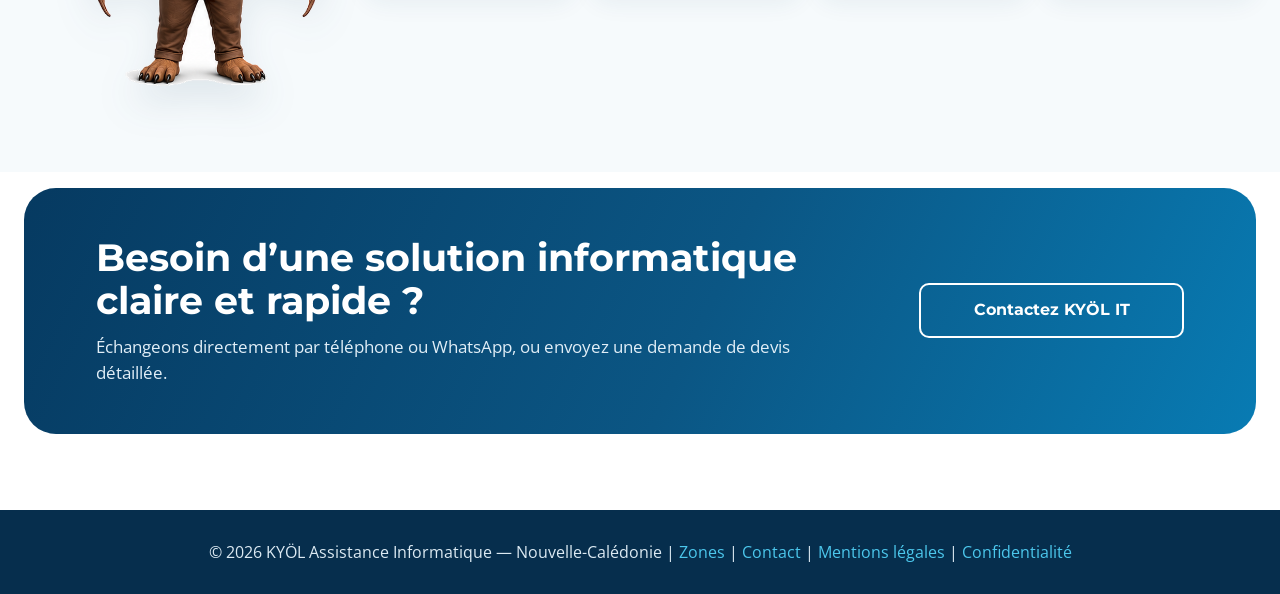
==== commit 73e44f15: "feat: replace home carousel with services grid Co-Authored-By: Claude Opus 5.5 <noreply@anthropic.co" ====
--- a/index.html
+++ b/index.html
@@ -4,17 +4,18 @@
 <head>
 <meta charset="utf-8"/>
 <meta content="width=device-width,initial-scale=1.0" name="viewport"/>
-<meta content="Dépannage, maintenance, réseaux, cybersécurité et sauvegardes pour particuliers et professionnels à Nouméa, Mont-Dore et dans le Grand Nouméa. Intervention sur site ou à distance." name="description"/>
-<title>KYÖL Informatique — Dépannage et maintenance informatique à Nouméa et Mont-Dore</title>
-<link href="https://kyol.nc/" rel="canonical"/><meta content="website" property="og:type"/><meta content="KYÖL Informatique" property="og:site_name"/><meta content="fr_FR" property="og:locale"/><meta content="KYÖL Informatique — Dépannage et maintenance informatique à Nouméa et Mont-Dore" property="og:title"/><meta content="Dépannage, maintenance, réseaux, cybersécurité et sauvegardes pour particuliers et professionnels à Nouméa, Mont-Dore et dans le Grand Nouméa. Intervention sur site ou à distance." property="og:description"/><meta content="https://kyol.nc/" property="og:url"/><meta content="https://kyol.nc/images/logo-kyol.png" property="og:image"/><meta content="summary_large_image" name="twitter:card"/><script type="application/ld+json">{"@context": "https://schema.org", "@type": "LocalBusiness", "@id": "https://kyol.nc/#business", "name": "KYÖL Informatique", "description": "Assistance informatique : dépannage, maintenance, sécurité, sauvegarde, réseaux, conseil et formation.", "url": "https://kyol.nc/", "logo": "https://kyol.nc/images/logo-kyol.png", "image": "https://kyol.nc/images/logo-kyol.png", "telephone": "+687853408", "email": "contact@kyol.nc", "address": {"@type": "PostalAddress", "addressLocality": "Mont-Dore", "addressCountry": "NC"}, "areaServed": ["Nouméa", "Mont-Dore", "Dumbéa", "Païta", "Grand Nouméa", "Nouvelle-Calédonie"], "openingHoursSpecification": [{"@type": "OpeningHoursSpecification", "dayOfWeek": ["Monday", "Tuesday", "Wednesday", "Thursday", "Friday"], "opens": "07:30", "closes": "17:00"}], "currenciesAccepted": "XPF", "sameAs": ["https://www.facebook.com/kyolit"], "identifier": {"@type": "PropertyValue", "propertyID": "RIDET", "value": "1 329 648.002"}}</script><link href="https://fonts.googleapis.com" rel="preconnect"/>
+<meta content="KYÖL Assistance Informatique — Dépannage, maintenance, réseaux, cybersécurité, cloud, sauvegardes, conseils et formations en Nouvelle-Calédonie." name="description"/>
+<meta content="KYÖL IT, Kyol informatique, dépannage informatique Nouvelle-Calédonie, maintenance informatique, cybersécurité, sauvegarde, réseau" name="keywords"/>
+<title>KYÖL Assistance Informatique — Nouvelle-Calédonie</title>
+<link href="https://fonts.googleapis.com" rel="preconnect"/>
 <link href="https://fonts.googleapis.com/css2?family=Montserrat:wght@400;500;600;700;800&amp;family=Open+Sans:wght@400;600&amp;display=swap" rel="stylesheet"/>
-<link href="favicon.ico" rel="icon" sizes="any"/><link href="favicon.png" rel="icon" type="image/png"/><link href="apple-touch-icon.png" rel="apple-touch-icon"/><link href="css/style.css" rel="stylesheet"/>
+<link href="css/style.css" rel="stylesheet"/>
 </head>
 <body class="home-page">
 <header class="site-header">
 <div class="header-inner">
-<div class="header-spacer"><a class="header-diag" href="https://kyol-diagnostic.netlify.app/" rel="noopener" target="_blank" title="Télécharger KyolDiag, l’outil de diagnostic de votre PC" aria-label="Télécharger KyolDiag, l’outil de diagnostic de votre PC"><span aria-hidden="true" class="header-diag-icon">⬇</span><span class="header-diag-text">KyolDiag<small>Diagnostic de votre PC</small></span></a></div>
-<a aria-label="KYÖL Informatique - Accueil" class="header-logo" href="index.html"><img alt="Logo KYÖL Informatique" height="201" src="images/logo-kyol.webp" width="600"/></a>
+<div aria-hidden="true" class="header-spacer"></div>
+<a aria-label="KYÖL Assistance Informatique - Accueil" class="header-logo" href="index.html"><img alt="Logo KYÖL Assistance Informatique" src="images/logo-kyol.png"/></a>
 <nav aria-label="Navigation principale" class="header-nav">
 <ul class="nav-links"><li><a class="active" href="index.html">Accueil</a></li><li><a href="services.html">Services</a></li><li><a href="zones-intervention.html">Zones</a></li><li><a href="contact.html">Contact</a></li><li><a class="nav-remote" href="https://download.anydesk.com/AnyDesk.exe" rel="noopener" target="_blank">→ Accès distant</a></li></ul>
 </nav>
@@ -22,14 +23,17 @@
 </div>
 </header>
 <main>
-<section class="hero-home"><div class="hero-copy"><h1>Votre assistant informatique de confiance</h1><p class="hero-lead">Dépannage, sécurité, réseaux et conseil en Nouvelle-Calédonie, pour les particuliers comme pour les professionnels.</p></div>
-<div class="audience-grid"><article class="audience-card"><div aria-hidden="true" class="service-icon">🏠</div><h3>Pour les particuliers</h3><p>Ordinateur lent, Wi-Fi capricieux, photos à sauvegarder, imprimante qui boude : on s’occupe de tout, chez vous ou à distance.</p></article><article class="audience-card"><div aria-hidden="true" class="service-icon">🏢</div><h3>Pour les entreprises</h3><p>TPE, PME, patentés, professions libérales et associations : un partenaire informatique de proximité pour un parc fiable et sécurisé.</p></article><article class="audience-card"><div aria-hidden="true" class="service-icon">💡</div><h3>Solutions &amp; conseils</h3><p>Audit, conseil avant achat, Microsoft 365, sauvegardes : des recommandations claires, adaptées à votre usage et à votre budget.</p></article><article class="audience-card"><div aria-hidden="true" class="service-icon">⚡</div><h3>Sur place ou à distance</h3><p>Intervention à Nouméa, au Mont-Dore, dans le Grand Nouméa et en brousse, ou prise en main à distance sécurisée.</p></article></div>
-<a class="scroll-hint" href="#services"><span>Découvrir nos services</span><span aria-hidden="true" class="scroll-arrow">↓</span></a></section>
-<section aria-labelledby="home-services-title" class="section home-block reveal" id="services"><div class="section-inner"><h2 class="section-title" id="home-services-title">Nos <span>services</span></h2><p class="section-subtitle">Quatre domaines d’expertise pour garder une informatique fiable, sécurisée et simple à utiliser.</p><div class="home-services-grid"><a class="service-card home-service" href="services.html#depannage"><span aria-hidden="true" class="service-icon">💻</span><span class="service-card-title">Dépannage &amp; maintenance</span><span class="service-card-text">Pannes, lenteurs, maintenance préventive et hotline.</span><span class="service-more">En savoir plus <span aria-hidden="true">→</span></span></a><a class="service-card home-service" href="services.html#securite"><span aria-hidden="true" class="service-icon">🔐</span><span class="service-card-title">Sécurité &amp; sauvegarde</span><span class="service-card-text">EDR, sauvegardes NAS et cloud, MFA, sensibilisation.</span><span class="service-more">En savoir plus <span aria-hidden="true">→</span></span></a><a class="service-card home-service" href="services.html#reseaux"><span aria-hidden="true" class="service-icon">🌐</span><span class="service-card-title">Réseaux &amp; connexion</span><span class="service-card-text">Wi-Fi, routeurs, VPN, câblage et segmentation.</span><span class="service-more">En savoir plus <span aria-hidden="true">→</span></span></a><a class="service-card home-service" href="services.html#conseil"><span aria-hidden="true" class="service-icon">🎓</span><span class="service-card-title">Conseil &amp; formation</span><span class="service-card-text">Microsoft 365, audit de parc, conseil avant achat.</span><span class="service-more">En savoir plus <span aria-hidden="true">→</span></span></a></div><p class="home-block-link"><a class="btn btn-primary" href="services.html">Voir le détail des services</a></p></div></section>
-<section aria-labelledby="home-zones-title" class="section zones home-block reveal" id="zones"><div class="section-inner has-mascot mascot-home-layout"><h2 class="section-title" id="home-zones-title">Zones d’<span>intervention</span></h2><p class="section-subtitle">Sur place à Nouméa, au Mont-Dore, dans le Grand Nouméa et sur la Grande Terre. Les Îles sur demande. Partout ailleurs : assistance à distance.</p><div class="zones-list"><div class="zone-item"><h4>Nouméa</h4></div><div class="zone-item"><h4>Grand Nouméa</h4></div><div class="zone-item"><h4>Mont-Dore</h4></div><div class="zone-item"><h4>Grande Terre</h4></div></div><img alt="Mascotte KYÖL présentant les zones d’intervention" class="page-mascot mascot-home" loading="lazy" src="images/mascottes/mascotte-accueil.webp"/></div></section>
-<section aria-labelledby="avis-title" class="section reviews-section reveal" id="avis"><div class="section-inner"><h2 class="section-title" id="avis-title">Ils nous font <span>confiance</span></h2><p class="section-subtitle"><strong class="reviews-score">5,0 ★★★★★</strong> — avis clients sur Google</p><div class="reviews-grid"><figure class="review-card"><div class="review-stars" aria-label="5 étoiles sur 5">★★★★★</div><blockquote>« Nous rencontrions des problèmes de Wi-Fi dans notre maison et il a rapidement trouvé des solutions adaptées à nos besoins. Au-delà de ses compétences techniques, Loïc est quelqu’un de bienveillant, à l’écoute et toujours de bon conseil. »</blockquote><figcaption>Muriel D.</figcaption></figure><figure class="review-card"><div class="review-stars" aria-label="5 étoiles sur 5">★★★★★</div><blockquote>« Rapide, efficace, il trouve des solutions concrètes sans compliquer les choses. Et surtout, il prend le temps d’expliquer : on comprend ce qu’il fait et on repart plus autonome. »</blockquote><figcaption>FluxPro Pacific</figcaption></figure><figure class="review-card"><div class="review-stars" aria-label="5 étoiles sur 5">★★★★★</div><blockquote>« Prestataire informatique très professionnel, réactif et à l’écoute. Travail sérieux, solutions efficaces et excellent accompagnement. Je recommande sans hésitation ! »</blockquote><figcaption>UPRA Equine</figcaption></figure><figure class="review-card"><div class="review-stars" aria-label="5 étoiles sur 5">★★★★★</div><blockquote>« Super service, toujours rapidement disponible, personne très sympathique, et le tarif l’est aussi ! »</blockquote><figcaption>Pierric A.</figcaption></figure><figure class="review-card"><div class="review-stars" aria-label="5 étoiles sur 5">★★★★★</div><blockquote>« Professionnel et sympathique, je recommande de faire appel à Loïc pour ses services ! »</blockquote><figcaption>Hugo B.</figcaption></figure><figure class="review-card"><div class="review-stars" aria-label="5 étoiles sur 5">★★★★★</div><blockquote>« Rien à dire, réactif et professionnel. Je recommande. »</blockquote><figcaption>Vaihere C.</figcaption></figure></div><p class="reviews-more"><a href="https://www.google.com/maps?cid=5333415053148562407" rel="noopener" target="_blank">Voir tous les avis sur Google →</a></p></div></section>
-<section aria-labelledby="home-contact-title" class="section final-cta-section home-block reveal" id="contact"><div class="cta-banner"><div class="cta-copy"><h2 id="home-contact-title">Parlons de votre besoin</h2><p>Du lundi au vendredi, de 7 h 30 à 17 h. Appelez, écrivez sur WhatsApp ou demandez un devis en ligne.</p><ul class="home-contact-list"><li><a href="tel:+687853408">📞 85 34 08</a></li><li><a href="https://wa.me/687853408" rel="noopener" target="_blank">💬 WhatsApp</a></li><li><a href="mailto:contact@kyol.nc">✉️ contact@kyol.nc</a></li></ul></div><a class="btn btn-light" href="contact.html#devis">Demander un devis</a></div></section>
-</main>
-<footer class="site-footer"><p>© 2026 KYÖL Informatique — Nouvelle-Calédonie | <a href="zones-intervention.html">Zones</a> | <a href="contact.html">Contact</a> | <a href="mentions-legales.html">Mentions légales</a> | <a href="politique-confidentialite.html">Confidentialité</a></p></footer>
+<section class="hero-home"><div class="hero-copy"><h1>Votre assistant informatique de confiance</h1></div></section>
+<section class="section"><div class="section-inner"><h2 class="section-title">Un accompagnement <span>sur mesure</span></h2><p class="section-subtitle">Diagnostic, sécurisation, réseau, sauvegarde et prise en main de vos outils numériques.</p><div class="services-grid">
+<article class="service-card"><div class="service-icon">💻</div><h3>Dépannage &amp; maintenance</h3><p>Diagnostic des pannes matérielles ou logicielles, optimisation, nettoyage, mises à jour et maintenance préventive.</p></article>
+<article class="service-card"><div class="service-icon">🔐</div><h3>Cybersécurité</h3><p>Protection des postes, antivirus, prévention des risques, sécurisation des accès et bonnes pratiques numériques.</p></article>
+<article class="service-card"><div class="service-icon">🌐</div><h3>Réseaux &amp; connectivité</h3><p>Installation et optimisation du Wi-Fi, des routeurs, imprimantes réseau et équipements connectés.</p></article>
+<article class="service-card"><div class="service-icon">☁️</div><h3>Cloud &amp; sauvegardes</h3><p>Mise en place de sauvegardes locales et cloud, synchronisation, restauration et organisation des données.</p></article>
+<article class="service-card"><div class="service-icon">🧭</div><h3>Conseil informatique</h3><p>Aide au choix du matériel, audit des usages, recommandations et accompagnement dans vos projets numériques.</p></article>
+<article class="service-card"><div class="service-icon">🎓</div><h3>Formations</h3><p>Prise en main des outils, accompagnement personnalisé et formations adaptées à votre niveau.</p></article>
+</div><div class="hero-buttons"><a class="btn btn-primary" href="services.html">Voir le détail de nos services</a><a class="btn btn-secondary" href="contact.html">Contactez KYÖL IT</a></div></div></section>
+<section class="section zones"><div class="section-inner has-mascot mascot-home-layout"><h2 class="section-title">Zones d’<span>intervention</span></h2><p class="section-subtitle">KYÖL Assistance Informatique intervient sur l’ensemble de la Nouvelle-Calédonie.</p><div class="zones-list"><div class="zone-item"><h4>Nouméa</h4></div><div class="zone-item"><h4>Grand Nouméa</h4></div><div class="zone-item"><h4>Mont-Dore</h4></div><div class="zone-item"><h4>Grande Terre</h4></div></div><img alt="Mascotte KYÖL présentant les zones d’intervention" class="page-mascot mascot-home" src="images/mascottes/mascotte-accueil.png"/></div></section>
+<section class="section final-cta-section"><div class="cta-banner"><div class="cta-copy"><h2>Besoin d’une solution informatique claire et rapide ?</h2><p>Échangeons directement par téléphone ou WhatsApp, ou envoyez une demande de devis détaillée.</p></div><a class="btn btn-light" href="contact.html">Contactez KYÖL IT</a></div></section></main>
+<footer class="site-footer"><p>© 2026 KYÖL Assistance Informatique — Nouvelle-Calédonie | <a href="zones-intervention.html">Zones</a> | <a href="contact.html">Contact</a> | <a href="mentions-legales.html">Mentions légales</a> | <a href="politique-confidentialite.html">Confidentialité</a></p></footer>
 <div aria-label="Retour en haut" class="back-to-top">↑</div><script src="js/main.js"></script>
 </body></html>
--- a/css/style.css
+++ b/css/style.css
@@ -981,3 +981,18 @@
   .header-diag-icon{background:none;width:auto;height:auto;font-size:18px}
   .header-diag-text{display:none}
 }
+
+/* Tablette / mobile : légende sous le bouton rond pour indiquer ce qui est téléchargé */
+@media (max-width:1024px){
+  .header-spacer{width:auto!important;height:auto!important;overflow:visible}
+  .header-diag{flex-direction:column;gap:3px;width:auto;height:auto;padding:0;background:none;box-shadow:none;color:var(--navy)}
+  .header-diag:hover{transform:none}
+  .header-diag-icon{width:38px;height:38px;border-radius:50%;background:linear-gradient(135deg,#38cbe7,#063a61);color:#fff;
+    box-shadow:0 6px 16px rgba(8,127,189,.25);font-size:17px}
+  .header-diag-text{display:flex;align-items:center;font-size:10.5px;font-weight:800;letter-spacing:-.01em}
+  .header-diag-text small{display:none}
+}
+@media (max-width:600px){
+  .header-diag-icon{width:34px;height:34px;font-size:15px}
+  .header-diag-text{font-size:9.5px}
+}
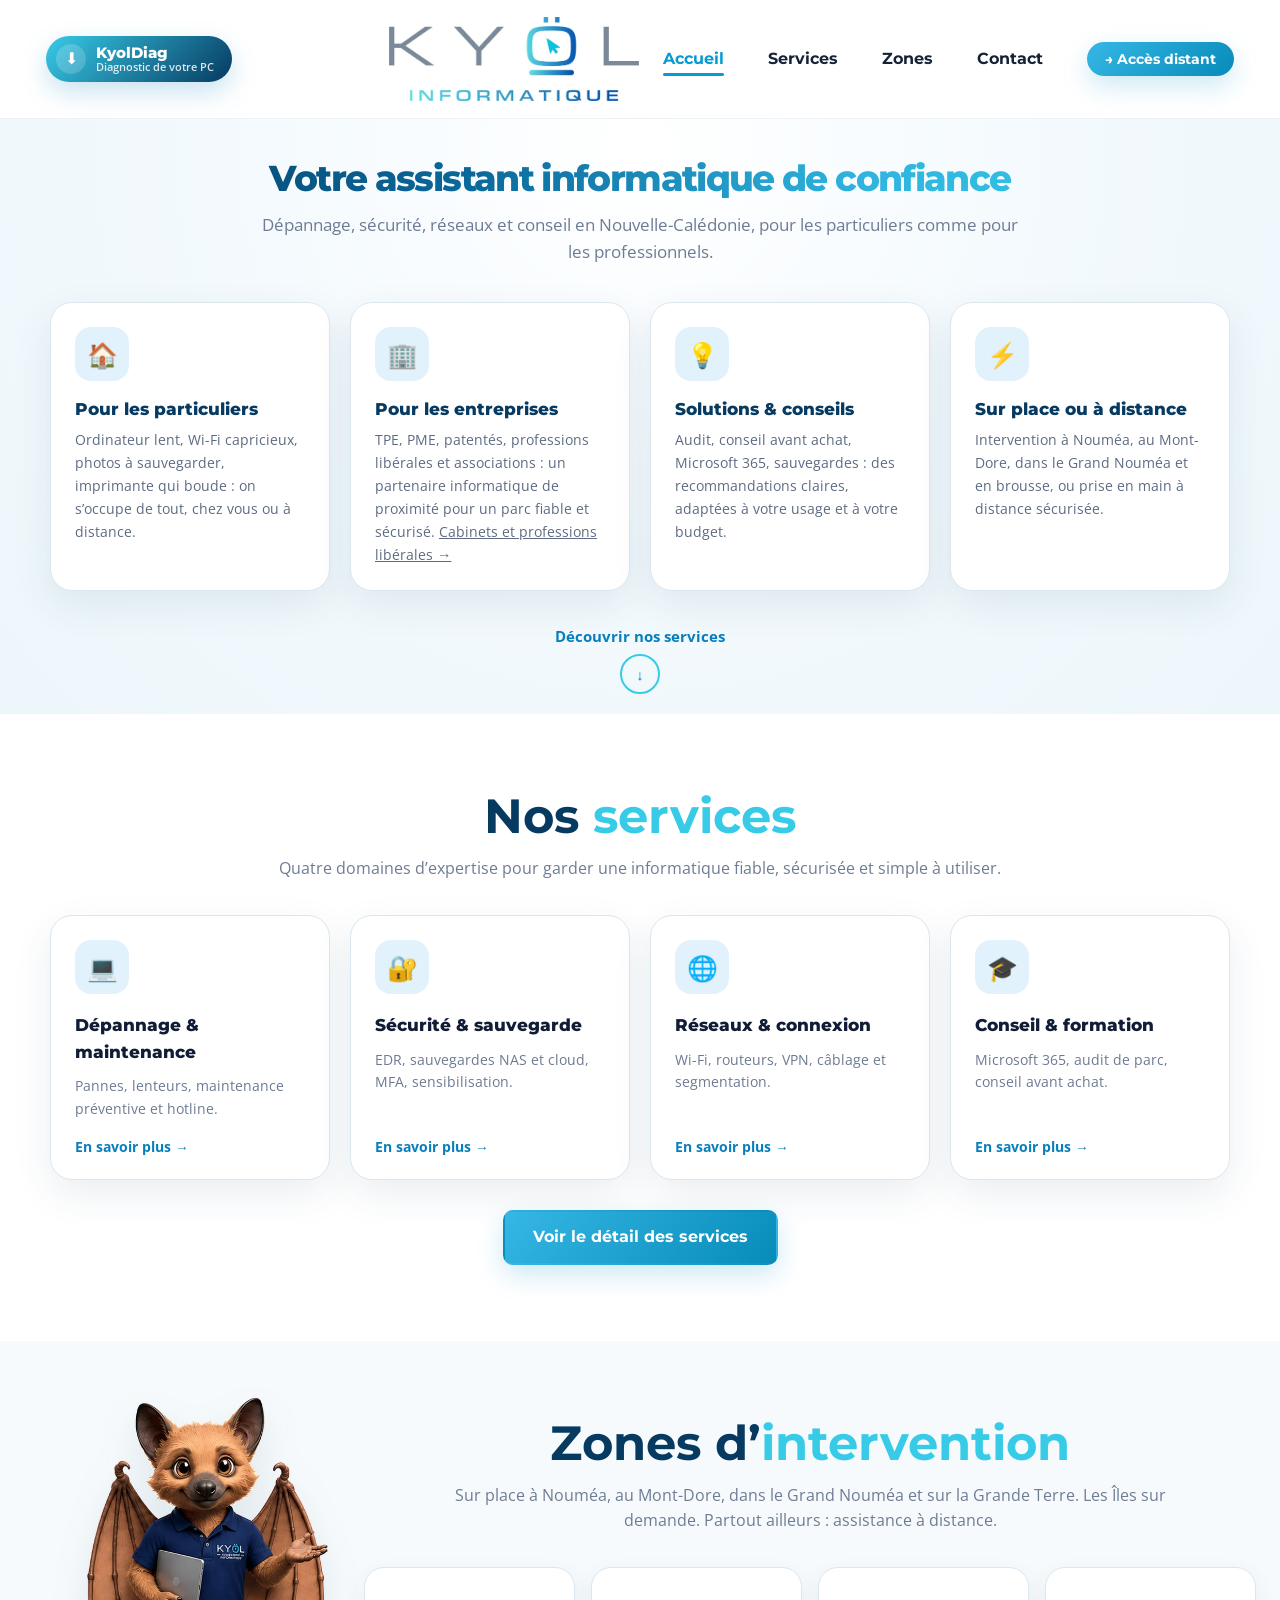
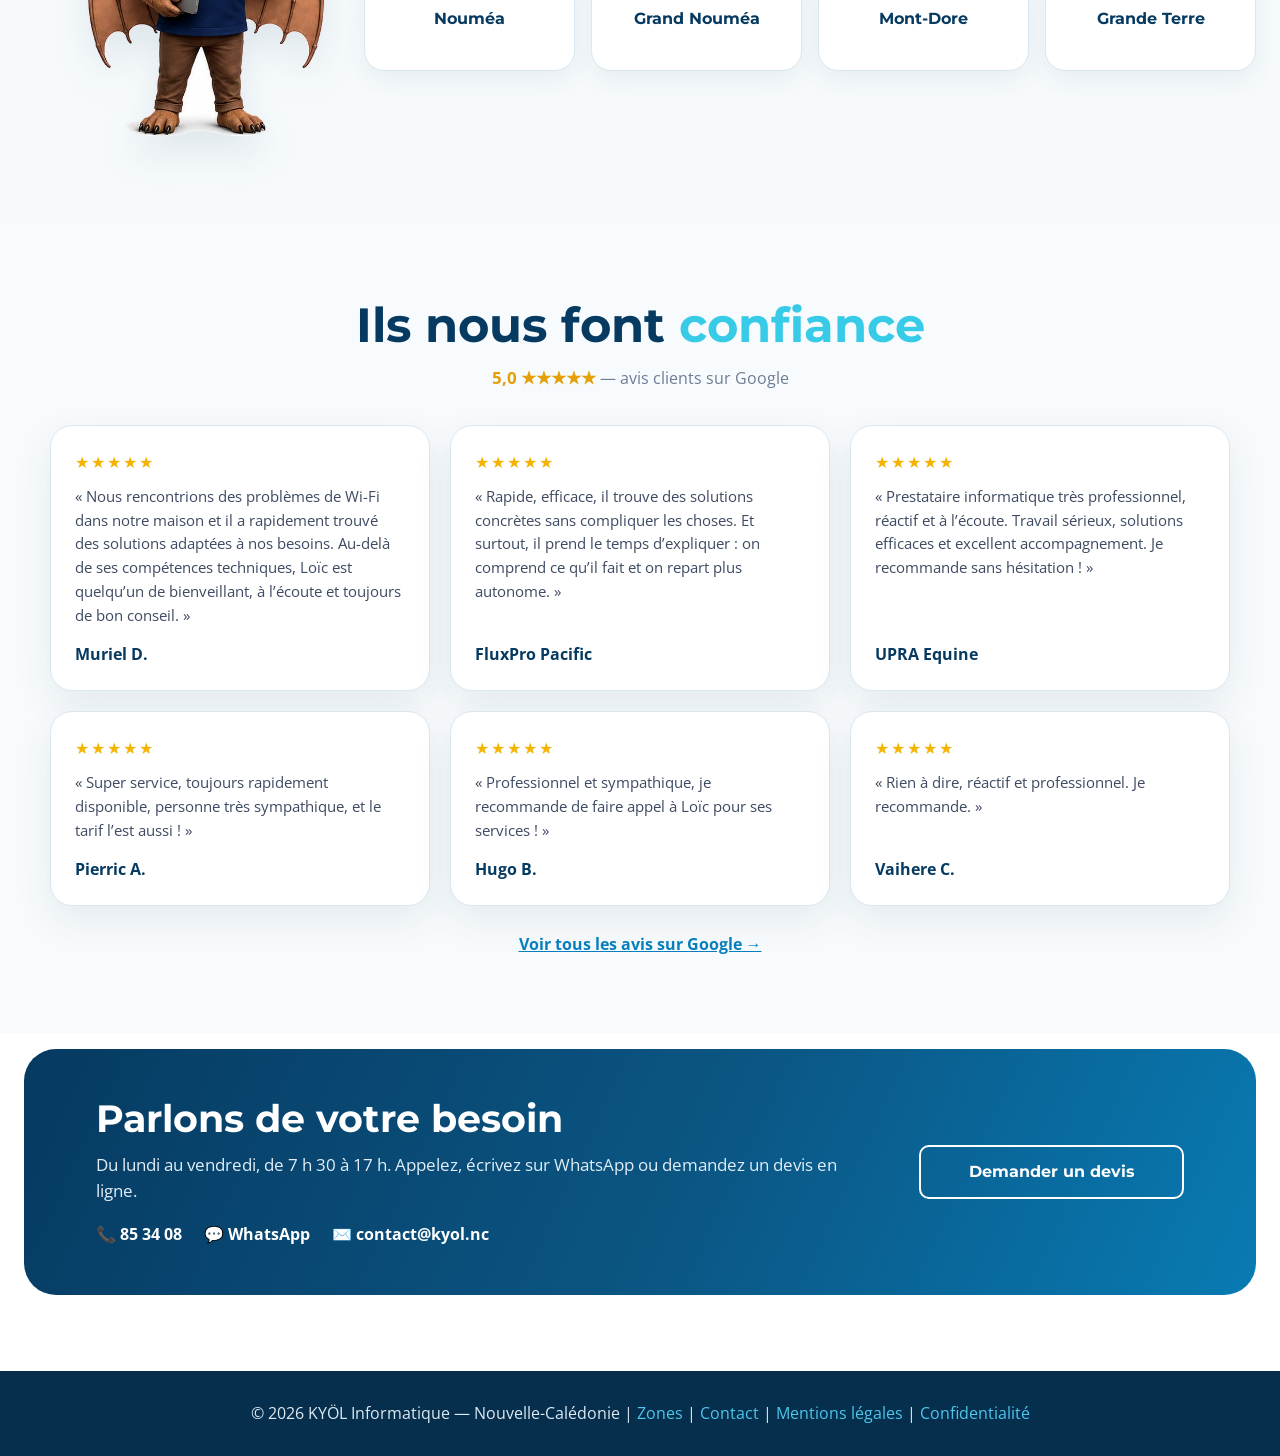
==== commit d967d413: "feat: add service detail pages and professions libérales page - Add 4 service pages (~450-500 words " ====
--- a/index.html
+++ b/index.html
@@ -4,18 +4,17 @@
 <head>
 <meta charset="utf-8"/>
 <meta content="width=device-width,initial-scale=1.0" name="viewport"/>
-<meta content="KYÖL Assistance Informatique — Dépannage, maintenance, réseaux, cybersécurité, cloud, sauvegardes, conseils et formations en Nouvelle-Calédonie." name="description"/>
-<meta content="KYÖL IT, Kyol informatique, dépannage informatique Nouvelle-Calédonie, maintenance informatique, cybersécurité, sauvegarde, réseau" name="keywords"/>
-<title>KYÖL Assistance Informatique — Nouvelle-Calédonie</title>
-<link href="https://fonts.googleapis.com" rel="preconnect"/>
+<meta content="Dépannage, maintenance, réseaux, cybersécurité et sauvegardes pour particuliers et professionnels à Nouméa, Mont-Dore et dans le Grand Nouméa. Intervention sur site ou à distance." name="description"/>
+<title>KYÖL Informatique — Dépannage et maintenance informatique à Nouméa et Mont-Dore</title>
+<link href="https://kyol.nc/" rel="canonical"/><meta content="website" property="og:type"/><meta content="KYÖL Informatique" property="og:site_name"/><meta content="fr_FR" property="og:locale"/><meta content="KYÖL Informatique — Dépannage et maintenance informatique à Nouméa et Mont-Dore" property="og:title"/><meta content="Dépannage, maintenance, réseaux, cybersécurité et sauvegardes pour particuliers et professionnels à Nouméa, Mont-Dore et dans le Grand Nouméa. Intervention sur site ou à distance." property="og:description"/><meta content="https://kyol.nc/" property="og:url"/><meta content="https://kyol.nc/images/logo-kyol.png" property="og:image"/><meta content="summary_large_image" name="twitter:card"/><script type="application/ld+json">{"@context": "https://schema.org", "@type": "LocalBusiness", "@id": "https://kyol.nc/#business", "name": "KYÖL Informatique", "description": "Assistance informatique : dépannage, maintenance, sécurité, sauvegarde, réseaux, conseil et formation.", "url": "https://kyol.nc/", "logo": "https://kyol.nc/images/logo-kyol.png", "image": "https://kyol.nc/images/logo-kyol.png", "telephone": "+687853408", "email": "contact@kyol.nc", "address": {"@type": "PostalAddress", "addressLocality": "Mont-Dore", "addressCountry": "NC"}, "areaServed": ["Nouméa", "Mont-Dore", "Dumbéa", "Païta", "Grand Nouméa", "Nouvelle-Calédonie"], "openingHoursSpecification": [{"@type": "OpeningHoursSpecification", "dayOfWeek": ["Monday", "Tuesday", "Wednesday", "Thursday", "Friday"], "opens": "07:30", "closes": "17:00"}], "currenciesAccepted": "XPF", "sameAs": ["https://www.facebook.com/kyolit"], "identifier": {"@type": "PropertyValue", "propertyID": "RIDET", "value": "1 329 648.002"}}</script><link href="https://fonts.googleapis.com" rel="preconnect"/>
 <link href="https://fonts.googleapis.com/css2?family=Montserrat:wght@400;500;600;700;800&amp;family=Open+Sans:wght@400;600&amp;display=swap" rel="stylesheet"/>
-<link href="css/style.css" rel="stylesheet"/>
+<link href="favicon.ico" rel="icon" sizes="any"/><link href="favicon.png" rel="icon" type="image/png"/><link href="apple-touch-icon.png" rel="apple-touch-icon"/><link href="css/style.css" rel="stylesheet"/>
 </head>
 <body class="home-page">
 <header class="site-header">
 <div class="header-inner">
-<div aria-hidden="true" class="header-spacer"></div>
-<a aria-label="KYÖL Assistance Informatique - Accueil" class="header-logo" href="index.html"><img alt="Logo KYÖL Assistance Informatique" src="images/logo-kyol.png"/></a>
+<div class="header-spacer"><a class="header-diag" href="https://diag.kyol.nc/" rel="noopener" target="_blank" title="Télécharger KyolDiag, l’outil de diagnostic de votre PC" aria-label="Télécharger KyolDiag, l’outil de diagnostic de votre PC"><span aria-hidden="true" class="header-diag-icon">⬇</span><span class="header-diag-text">KyolDiag<small>Diagnostic de votre PC</small></span></a></div>
+<a aria-label="KYÖL Informatique - Accueil" class="header-logo" href="index.html"><img alt="Logo KYÖL Informatique" height="201" src="images/logo-kyol.webp" width="600"/></a>
 <nav aria-label="Navigation principale" class="header-nav">
 <ul class="nav-links"><li><a class="active" href="index.html">Accueil</a></li><li><a href="services.html">Services</a></li><li><a href="zones-intervention.html">Zones</a></li><li><a href="contact.html">Contact</a></li><li><a class="nav-remote" href="https://download.anydesk.com/AnyDesk.exe" rel="noopener" target="_blank">→ Accès distant</a></li></ul>
 </nav>
@@ -23,17 +22,14 @@
 </div>
 </header>
 <main>
-<section class="hero-home"><div class="hero-copy"><h1>Votre assistant informatique de confiance</h1></div></section>
-<section class="section"><div class="section-inner"><h2 class="section-title">Un accompagnement <span>sur mesure</span></h2><p class="section-subtitle">Diagnostic, sécurisation, réseau, sauvegarde et prise en main de vos outils numériques.</p><div class="services-grid">
-<article class="service-card"><div class="service-icon">💻</div><h3>Dépannage &amp; maintenance</h3><p>Diagnostic des pannes matérielles ou logicielles, optimisation, nettoyage, mises à jour et maintenance préventive.</p></article>
-<article class="service-card"><div class="service-icon">🔐</div><h3>Cybersécurité</h3><p>Protection des postes, antivirus, prévention des risques, sécurisation des accès et bonnes pratiques numériques.</p></article>
-<article class="service-card"><div class="service-icon">🌐</div><h3>Réseaux &amp; connectivité</h3><p>Installation et optimisation du Wi-Fi, des routeurs, imprimantes réseau et équipements connectés.</p></article>
-<article class="service-card"><div class="service-icon">☁️</div><h3>Cloud &amp; sauvegardes</h3><p>Mise en place de sauvegardes locales et cloud, synchronisation, restauration et organisation des données.</p></article>
-<article class="service-card"><div class="service-icon">🧭</div><h3>Conseil informatique</h3><p>Aide au choix du matériel, audit des usages, recommandations et accompagnement dans vos projets numériques.</p></article>
-<article class="service-card"><div class="service-icon">🎓</div><h3>Formations</h3><p>Prise en main des outils, accompagnement personnalisé et formations adaptées à votre niveau.</p></article>
-</div><div class="hero-buttons"><a class="btn btn-primary" href="services.html">Voir le détail de nos services</a><a class="btn btn-secondary" href="contact.html">Contactez KYÖL IT</a></div></div></section>
-<section class="section zones"><div class="section-inner has-mascot mascot-home-layout"><h2 class="section-title">Zones d’<span>intervention</span></h2><p class="section-subtitle">KYÖL Assistance Informatique intervient sur l’ensemble de la Nouvelle-Calédonie.</p><div class="zones-list"><div class="zone-item"><h4>Nouméa</h4></div><div class="zone-item"><h4>Grand Nouméa</h4></div><div class="zone-item"><h4>Mont-Dore</h4></div><div class="zone-item"><h4>Grande Terre</h4></div></div><img alt="Mascotte KYÖL présentant les zones d’intervention" class="page-mascot mascot-home" src="images/mascottes/mascotte-accueil.png"/></div></section>
-<section class="section final-cta-section"><div class="cta-banner"><div class="cta-copy"><h2>Besoin d’une solution informatique claire et rapide ?</h2><p>Échangeons directement par téléphone ou WhatsApp, ou envoyez une demande de devis détaillée.</p></div><a class="btn btn-light" href="contact.html">Contactez KYÖL IT</a></div></section></main>
-<footer class="site-footer"><p>© 2026 KYÖL Assistance Informatique — Nouvelle-Calédonie | <a href="zones-intervention.html">Zones</a> | <a href="contact.html">Contact</a> | <a href="mentions-legales.html">Mentions légales</a> | <a href="politique-confidentialite.html">Confidentialité</a></p></footer>
+<section class="hero-home"><div class="hero-copy"><h1>Votre assistant informatique de confiance</h1><p class="hero-lead">Dépannage, sécurité, réseaux et conseil en Nouvelle-Calédonie, pour les particuliers comme pour les professionnels.</p></div>
+<div class="audience-grid"><article class="audience-card"><div aria-hidden="true" class="service-icon">🏠</div><h3>Pour les particuliers</h3><p>Ordinateur lent, Wi-Fi capricieux, photos à sauvegarder, imprimante qui boude : on s’occupe de tout, chez vous ou à distance.</p></article><article class="audience-card"><div aria-hidden="true" class="service-icon">🏢</div><h3>Pour les entreprises</h3><p>TPE, PME, patentés, professions libérales et associations : un partenaire informatique de proximité pour un parc fiable et sécurisé. <a href="informatique-professions-liberales.html">Cabinets et professions libérales →</a></p></article><article class="audience-card"><div aria-hidden="true" class="service-icon">💡</div><h3>Solutions &amp; conseils</h3><p>Audit, conseil avant achat, Microsoft 365, sauvegardes : des recommandations claires, adaptées à votre usage et à votre budget.</p></article><article class="audience-card"><div aria-hidden="true" class="service-icon">⚡</div><h3>Sur place ou à distance</h3><p>Intervention à Nouméa, au Mont-Dore, dans le Grand Nouméa et en brousse, ou prise en main à distance sécurisée.</p></article></div>
+<a class="scroll-hint" href="#services"><span>Découvrir nos services</span><span aria-hidden="true" class="scroll-arrow">↓</span></a></section>
+<section aria-labelledby="home-services-title" class="section home-block reveal" id="services"><div class="section-inner"><h2 class="section-title" id="home-services-title">Nos <span>services</span></h2><p class="section-subtitle">Quatre domaines d’expertise pour garder une informatique fiable, sécurisée et simple à utiliser.</p><div class="home-services-grid"><a class="service-card home-service" href="services.html#depannage"><span aria-hidden="true" class="service-icon">💻</span><span class="service-card-title">Dépannage &amp; maintenance</span><span class="service-card-text">Pannes, lenteurs, maintenance préventive et hotline.</span><span class="service-more">En savoir plus <span aria-hidden="true">→</span></span></a><a class="service-card home-service" href="services.html#securite"><span aria-hidden="true" class="service-icon">🔐</span><span class="service-card-title">Sécurité &amp; sauvegarde</span><span class="service-card-text">EDR, sauvegardes NAS et cloud, MFA, sensibilisation.</span><span class="service-more">En savoir plus <span aria-hidden="true">→</span></span></a><a class="service-card home-service" href="services.html#reseaux"><span aria-hidden="true" class="service-icon">🌐</span><span class="service-card-title">Réseaux &amp; connexion</span><span class="service-card-text">Wi-Fi, routeurs, VPN, câblage et segmentation.</span><span class="service-more">En savoir plus <span aria-hidden="true">→</span></span></a><a class="service-card home-service" href="services.html#conseil"><span aria-hidden="true" class="service-icon">🎓</span><span class="service-card-title">Conseil &amp; formation</span><span class="service-card-text">Microsoft 365, audit de parc, conseil avant achat.</span><span class="service-more">En savoir plus <span aria-hidden="true">→</span></span></a></div><p class="home-block-link"><a class="btn btn-primary" href="services.html">Voir le détail des services</a></p></div></section>
+<section aria-labelledby="home-zones-title" class="section zones home-block reveal" id="zones"><div class="section-inner has-mascot mascot-home-layout"><h2 class="section-title" id="home-zones-title">Zones d’<span>intervention</span></h2><p class="section-subtitle">Sur place à Nouméa, au Mont-Dore, dans le Grand Nouméa et sur la Grande Terre. Les Îles sur demande. Partout ailleurs : assistance à distance.</p><div class="zones-list"><div class="zone-item"><h4>Nouméa</h4></div><div class="zone-item"><h4>Grand Nouméa</h4></div><div class="zone-item"><h4>Mont-Dore</h4></div><div class="zone-item"><h4>Grande Terre</h4></div></div><img alt="Mascotte KYÖL présentant les zones d’intervention" class="page-mascot mascot-home" loading="lazy" src="images/mascottes/mascotte-accueil.webp"/></div></section>
+<section aria-labelledby="avis-title" class="section reviews-section reveal" id="avis"><div class="section-inner"><h2 class="section-title" id="avis-title">Ils nous font <span>confiance</span></h2><p class="section-subtitle"><strong class="reviews-score">5,0 ★★★★★</strong> — avis clients sur Google</p><div class="reviews-grid"><figure class="review-card"><div class="review-stars" aria-label="5 étoiles sur 5">★★★★★</div><blockquote>« Nous rencontrions des problèmes de Wi-Fi dans notre maison et il a rapidement trouvé des solutions adaptées à nos besoins. Au-delà de ses compétences techniques, Loïc est quelqu’un de bienveillant, à l’écoute et toujours de bon conseil. »</blockquote><figcaption>Muriel D.</figcaption></figure><figure class="review-card"><div class="review-stars" aria-label="5 étoiles sur 5">★★★★★</div><blockquote>« Rapide, efficace, il trouve des solutions concrètes sans compliquer les choses. Et surtout, il prend le temps d’expliquer : on comprend ce qu’il fait et on repart plus autonome. »</blockquote><figcaption>FluxPro Pacific</figcaption></figure><figure class="review-card"><div class="review-stars" aria-label="5 étoiles sur 5">★★★★★</div><blockquote>« Prestataire informatique très professionnel, réactif et à l’écoute. Travail sérieux, solutions efficaces et excellent accompagnement. Je recommande sans hésitation ! »</blockquote><figcaption>UPRA Equine</figcaption></figure><figure class="review-card"><div class="review-stars" aria-label="5 étoiles sur 5">★★★★★</div><blockquote>« Super service, toujours rapidement disponible, personne très sympathique, et le tarif l’est aussi ! »</blockquote><figcaption>Pierric A.</figcaption></figure><figure class="review-card"><div class="review-stars" aria-label="5 étoiles sur 5">★★★★★</div><blockquote>« Professionnel et sympathique, je recommande de faire appel à Loïc pour ses services ! »</blockquote><figcaption>Hugo B.</figcaption></figure><figure class="review-card"><div class="review-stars" aria-label="5 étoiles sur 5">★★★★★</div><blockquote>« Rien à dire, réactif et professionnel. Je recommande. »</blockquote><figcaption>Vaihere C.</figcaption></figure></div><p class="reviews-more"><a href="https://www.google.com/maps?cid=5333415053148562407" rel="noopener" target="_blank">Voir tous les avis sur Google →</a></p></div></section>
+<section aria-labelledby="home-contact-title" class="section final-cta-section home-block reveal" id="contact"><div class="cta-banner"><div class="cta-copy"><h2 id="home-contact-title">Parlons de votre besoin</h2><p>Du lundi au vendredi, de 7 h 30 à 17 h. Appelez, écrivez sur WhatsApp ou demandez un devis en ligne.</p><ul class="home-contact-list"><li><a href="tel:+687853408">📞 85 34 08</a></li><li><a href="https://wa.me/687853408" rel="noopener" target="_blank">💬 WhatsApp</a></li><li><a href="mailto:contact@kyol.nc">✉️ contact@kyol.nc</a></li></ul></div><a class="btn btn-light" href="contact.html#devis">Demander un devis</a></div></section>
+</main>
+<footer class="site-footer"><p>© 2026 KYÖL Informatique — Nouvelle-Calédonie | <a href="zones-intervention.html">Zones</a> | <a href="contact.html">Contact</a> | <a href="mentions-legales.html">Mentions légales</a> | <a href="politique-confidentialite.html">Confidentialité</a></p></footer>
 <div aria-label="Retour en haut" class="back-to-top">↑</div><script src="js/main.js"></script>
 </body></html>
--- a/css/style.css
+++ b/css/style.css
@@ -996,3 +996,25 @@
   .header-diag-icon{width:34px;height:34px;font-size:15px}
   .header-diag-text{font-size:9.5px}
 }
+
+/* Service detail pages */
+.breadcrumb{font-size:.85rem;color:var(--muted);margin:0 0 14px}
+.breadcrumb a{color:var(--blue);text-decoration:none}
+.breadcrumb a:hover{text-decoration:underline}
+.content-card{max-width:860px;line-height:1.7}
+.content-card h2{font-size:clamp(1.25rem,2.4vw,1.6rem);margin:1.8em 0 .5em;line-height:1.3}
+.content-card h2:first-child{margin-top:0}
+.content-card h3{font-size:1.05rem;color:var(--navy);margin:1.2em 0 .3em}
+.content-card ul,.content-card ol{padding-left:1.3em;margin:0 0 1em}
+.content-card li{margin:.35em 0}
+.content-card strong{color:var(--navy)}
+.content-card a:not(.btn){color:var(--blue)}
+.content-cta{text-align:center;margin:2em 0 0}
+.related-services{max-width:860px;margin:34px auto 0;text-align:center}
+.related-services h2{color:var(--navy);font-size:1.3rem;margin:0 0 14px}
+.related-services ul{list-style:none;padding:0;margin:0;display:flex;flex-wrap:wrap;gap:12px;justify-content:center}
+.related-services a{display:inline-block;padding:10px 18px;border:1px solid var(--line);border-radius:999px;background:#fff;color:var(--blue);text-decoration:none;font-weight:600}
+.related-services a:hover{border-color:var(--blue)}
+.service-detail-link{display:inline-block;margin-left:16px;color:var(--blue);font-weight:600}
+@media(max-width:640px){.content-card{padding:22px}.service-detail-link{display:block;margin:12px 0 0}}
+.services-pros-note{margin:34px auto 0}
